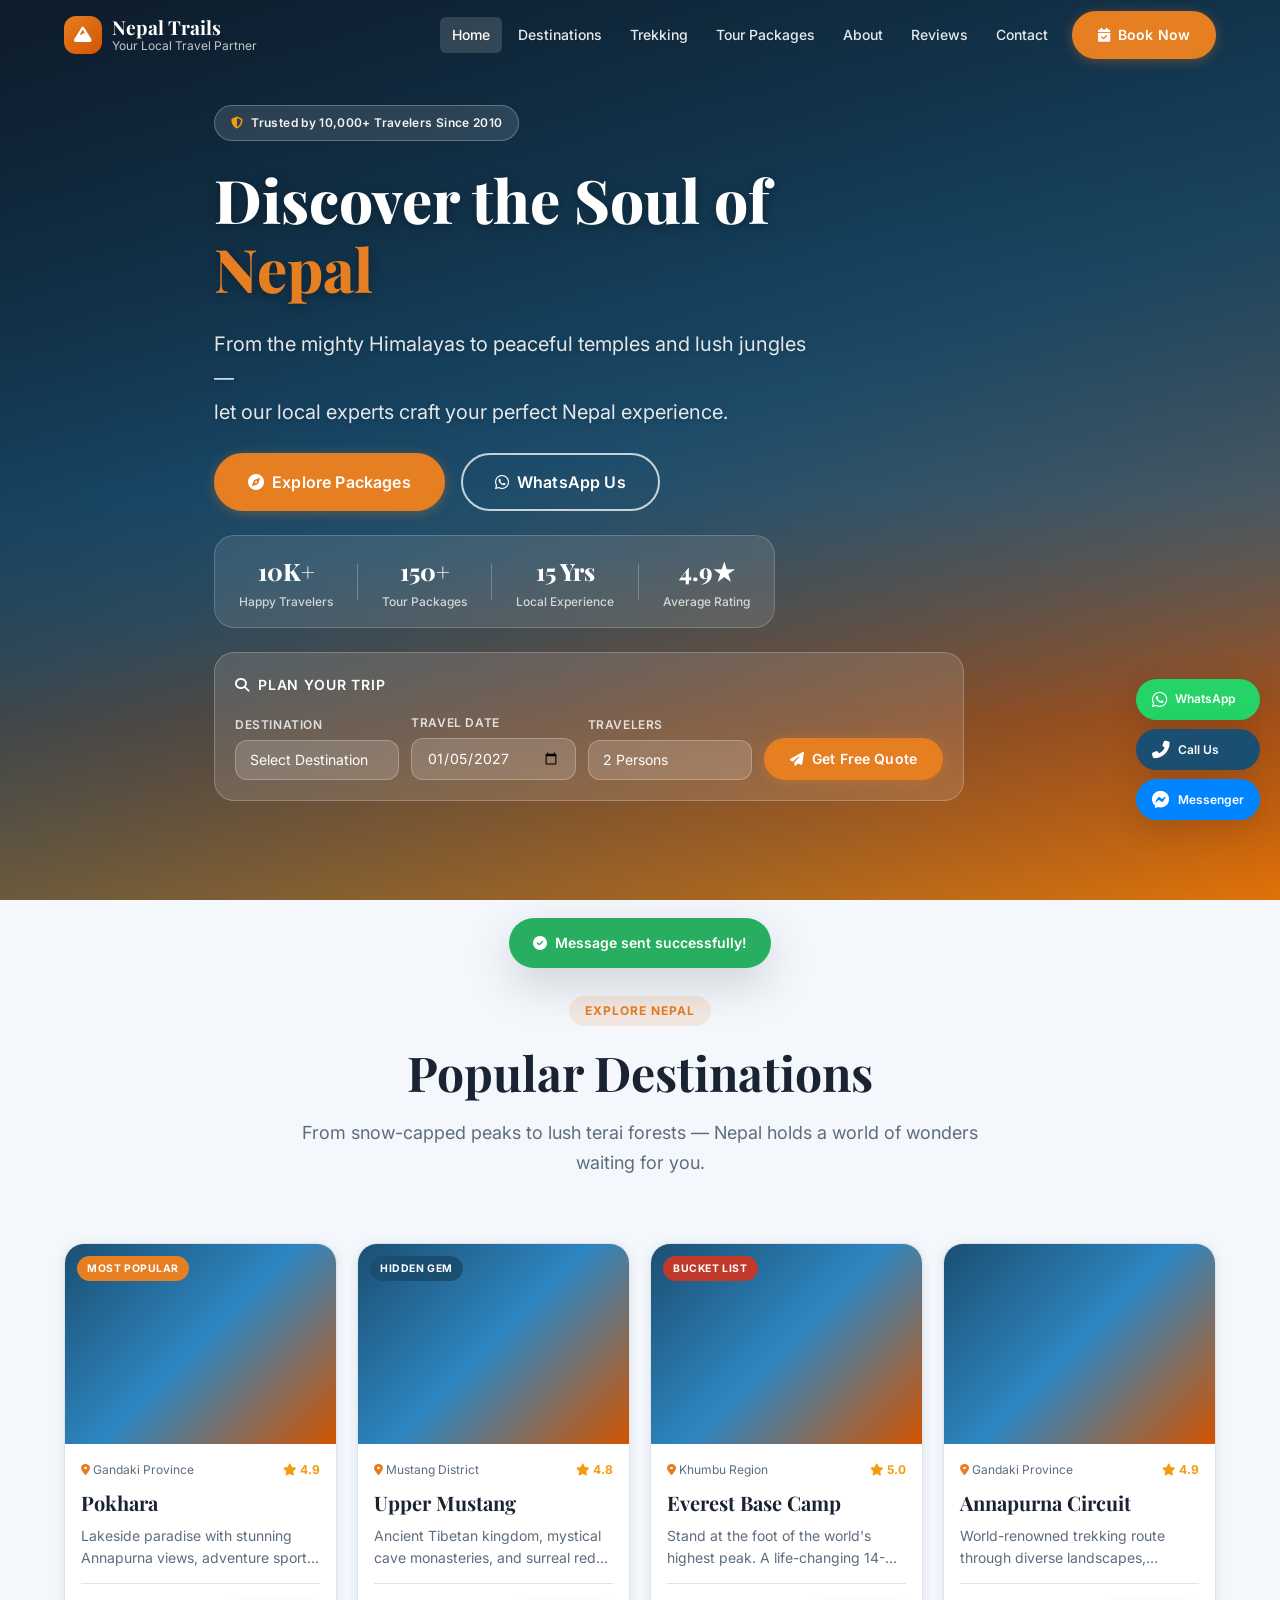
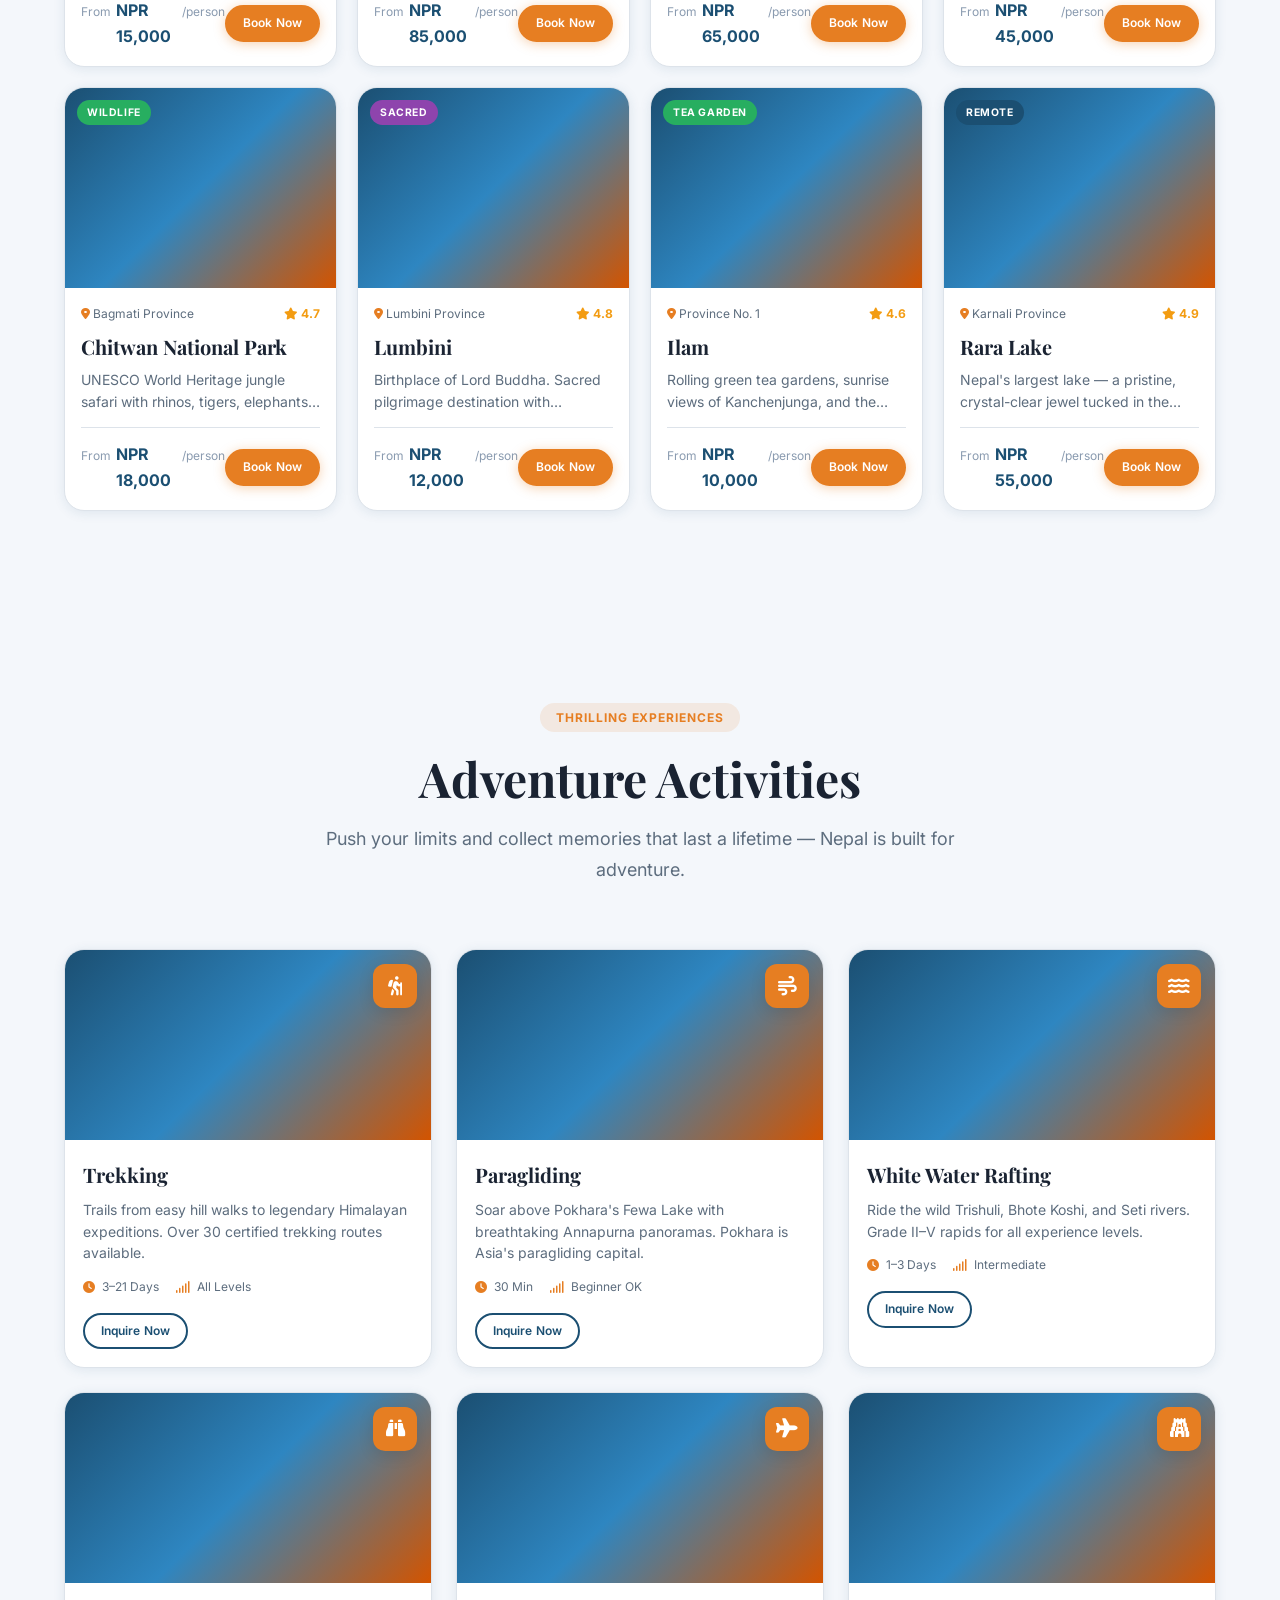
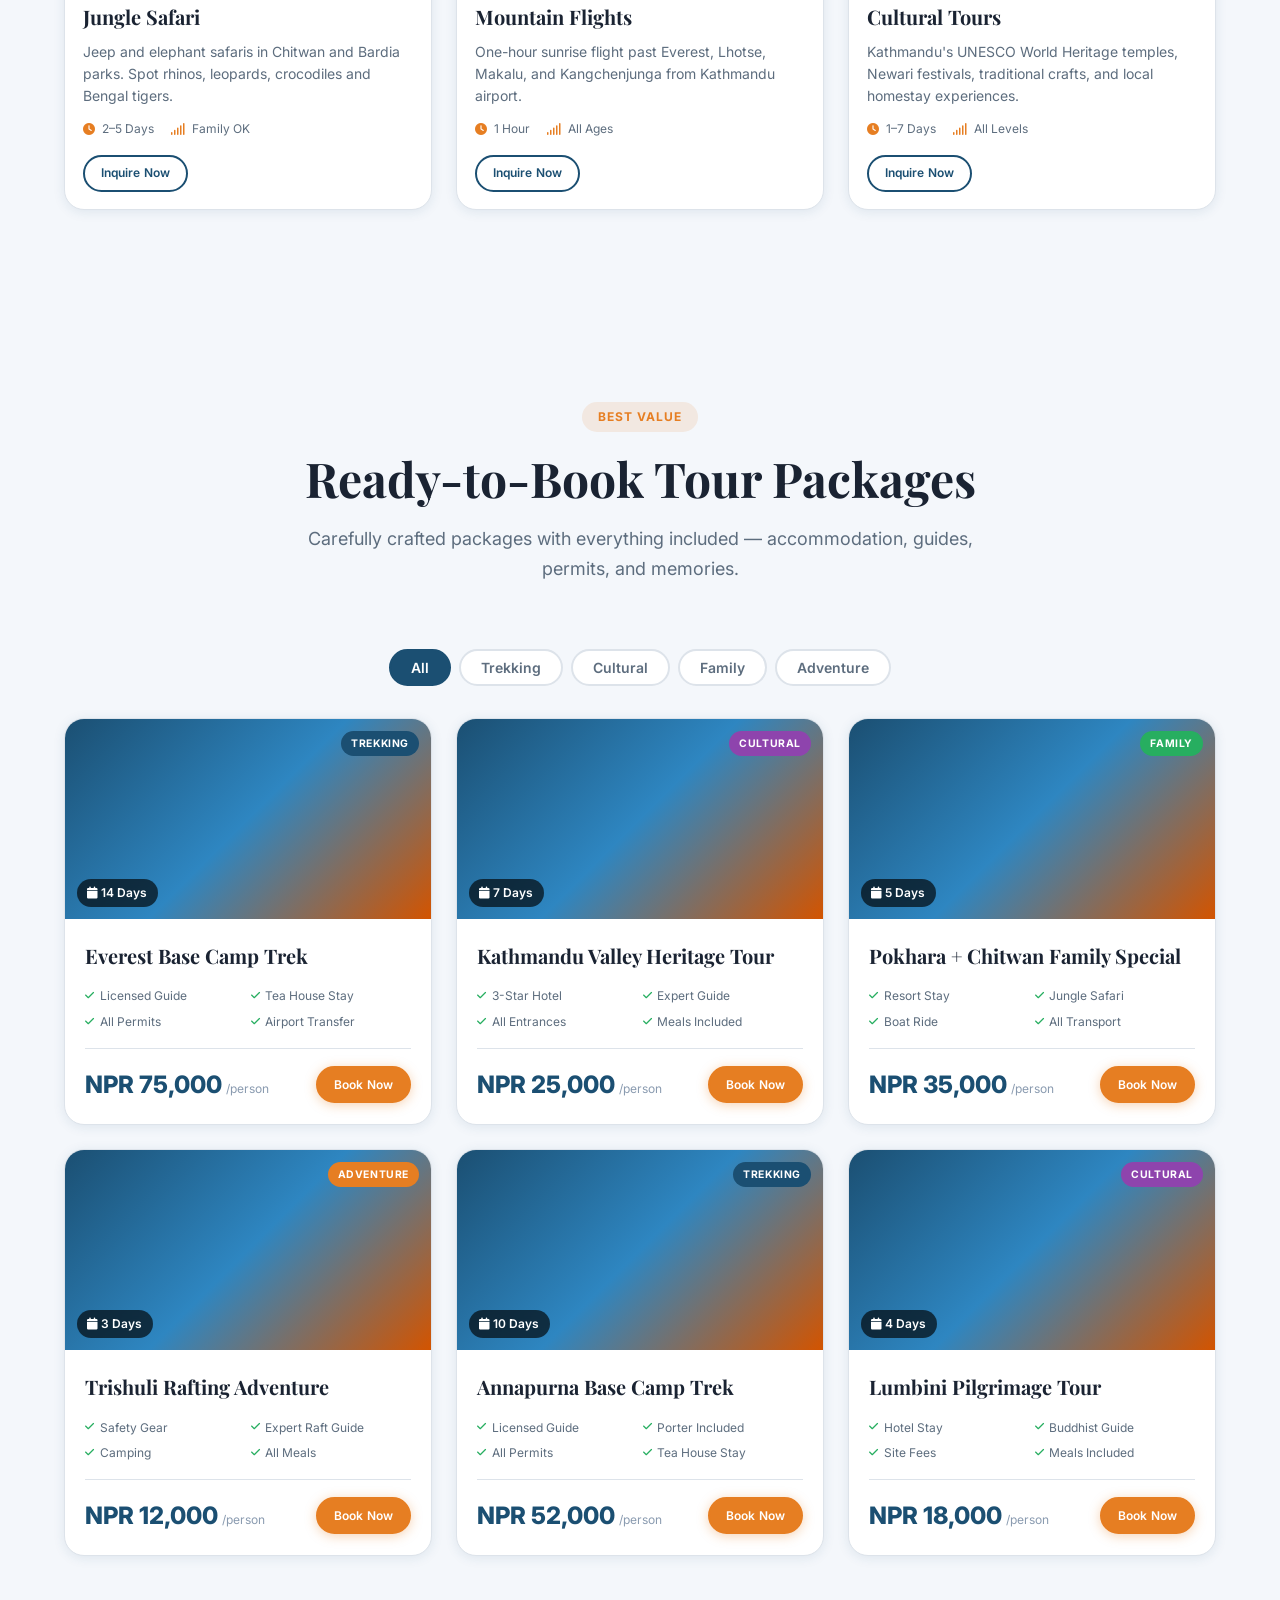
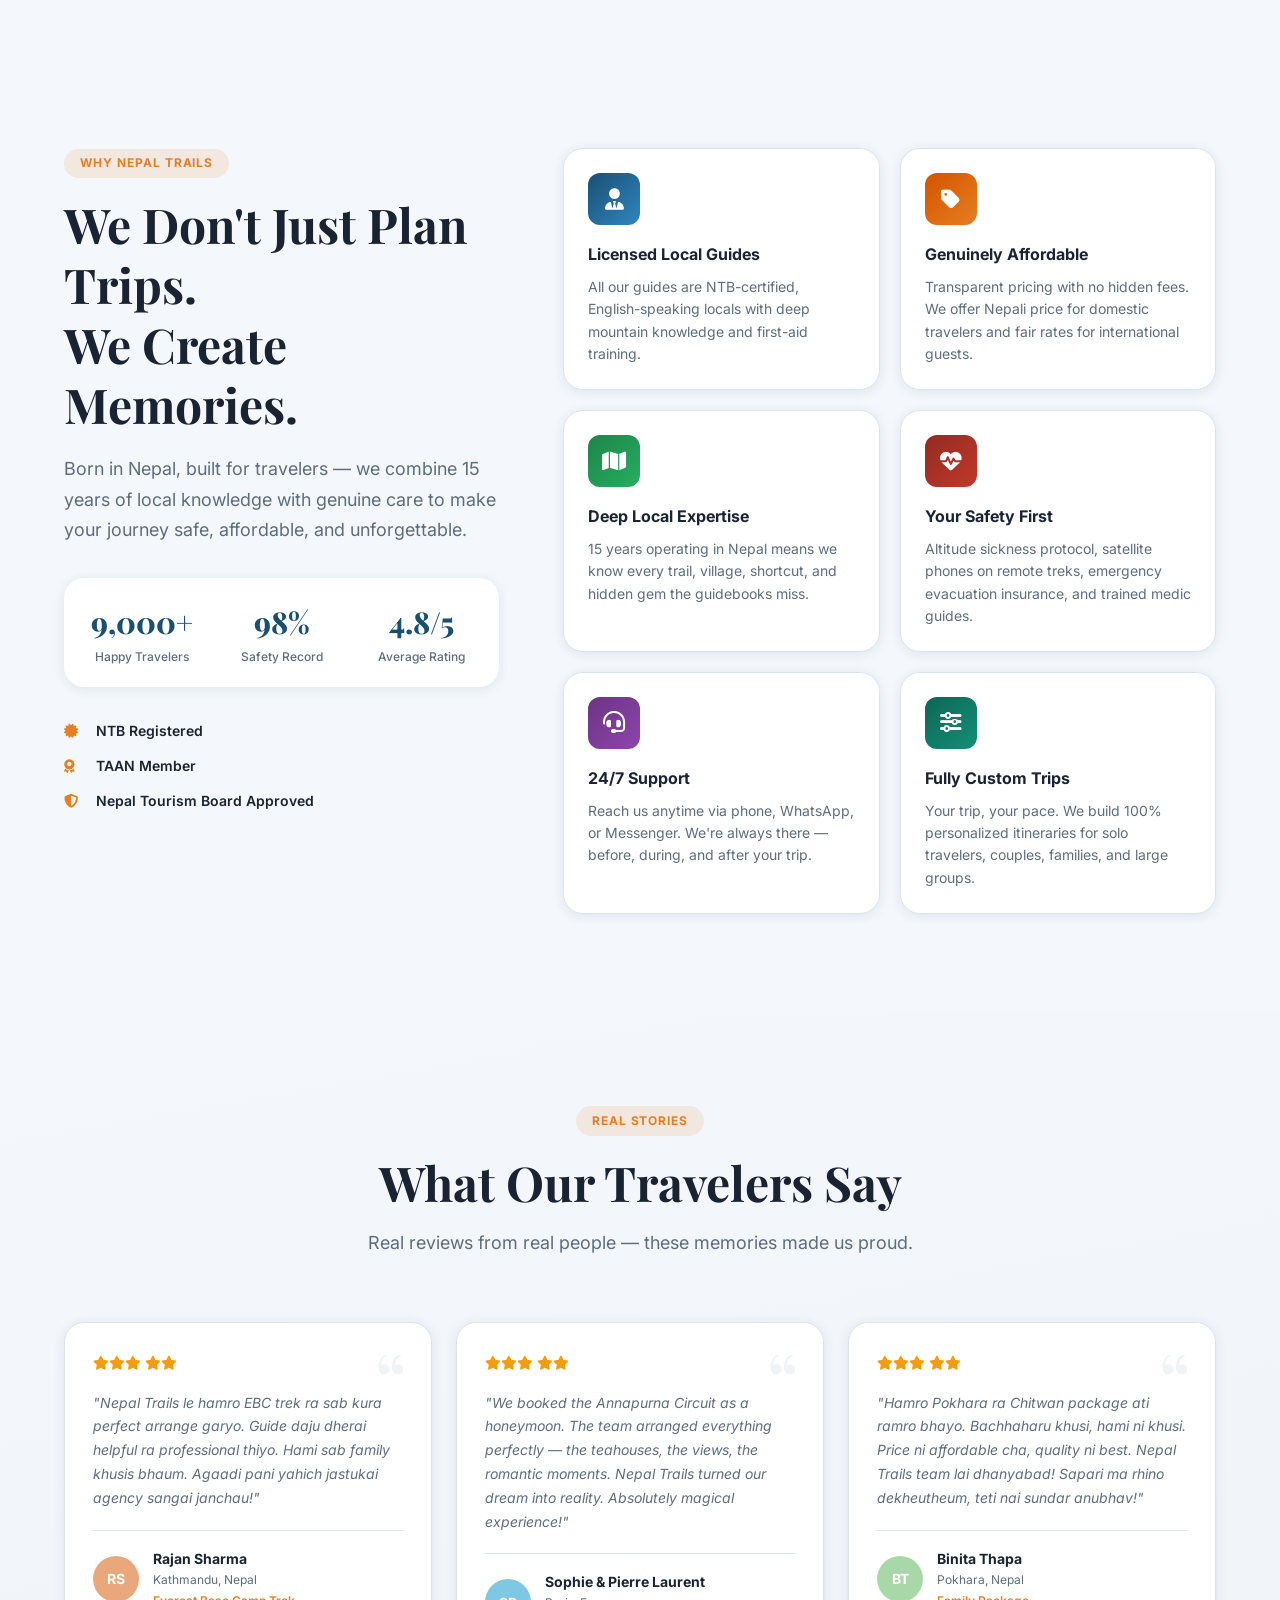
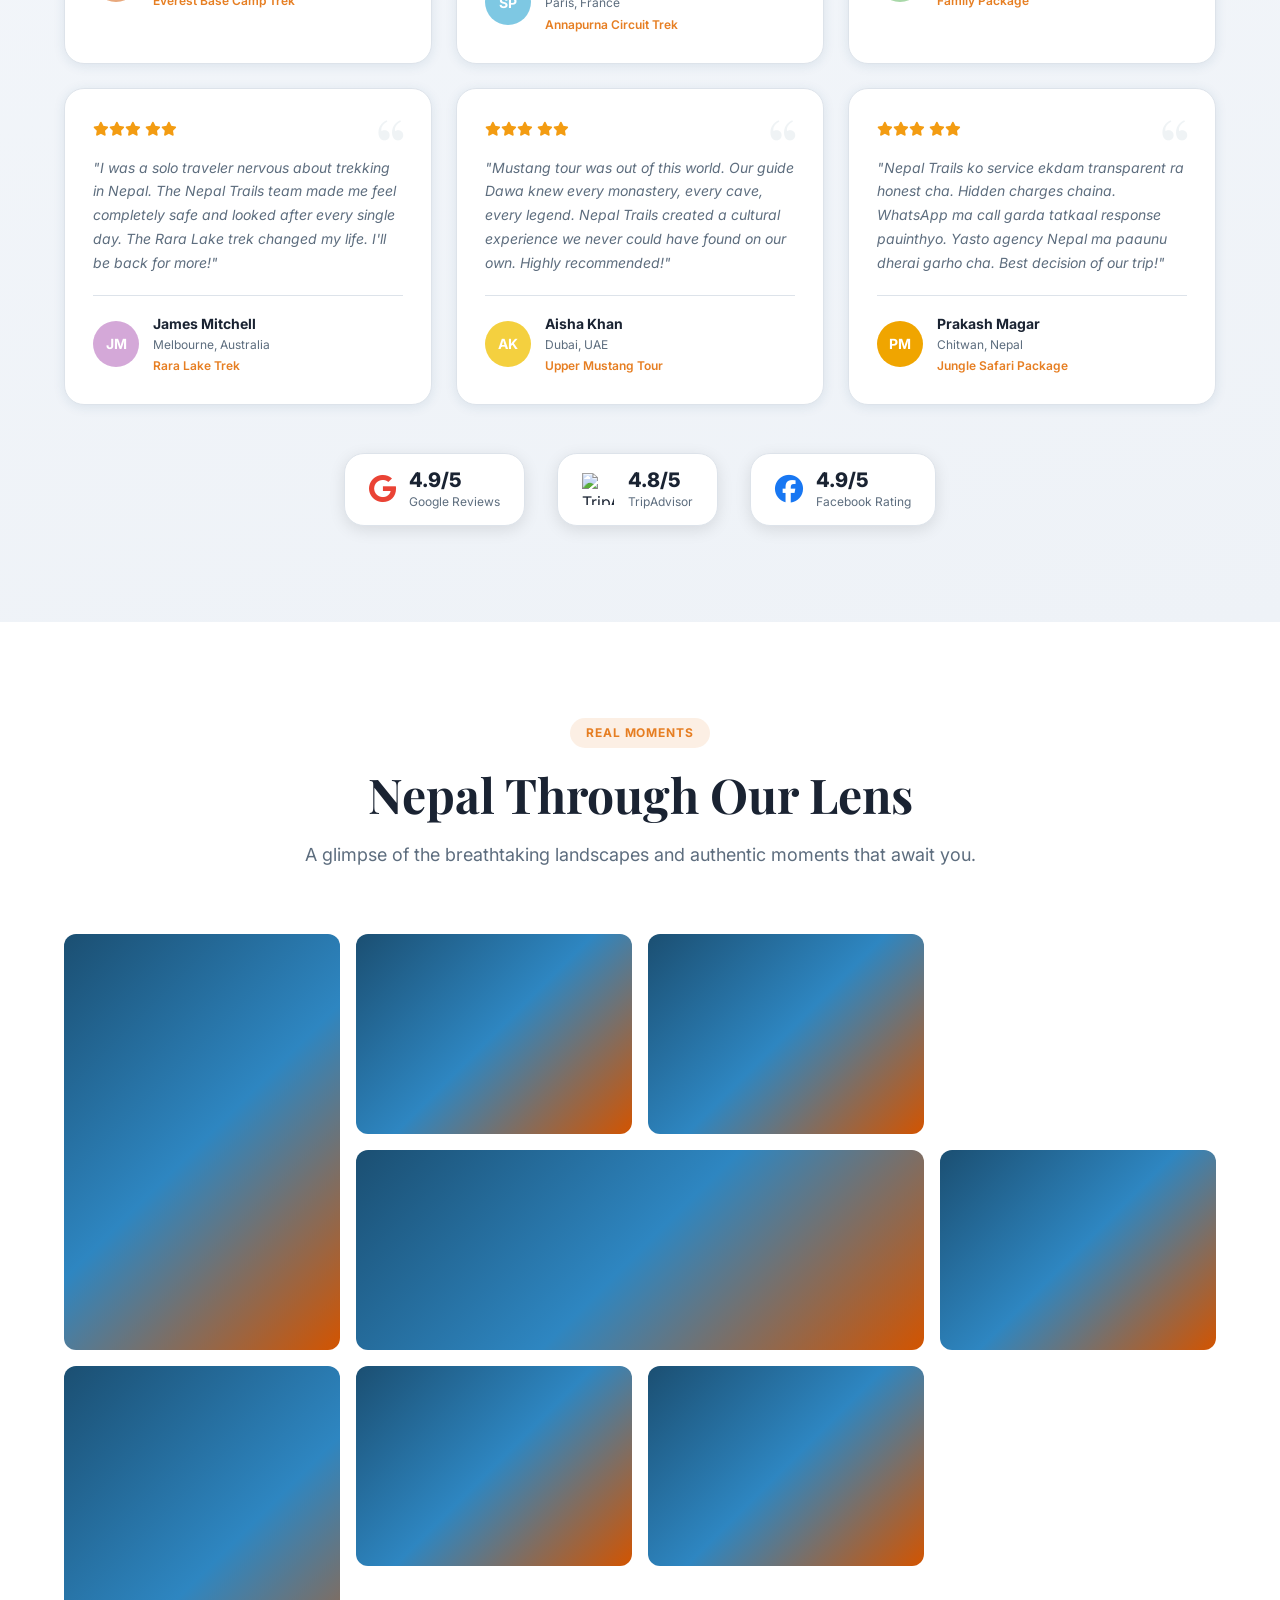
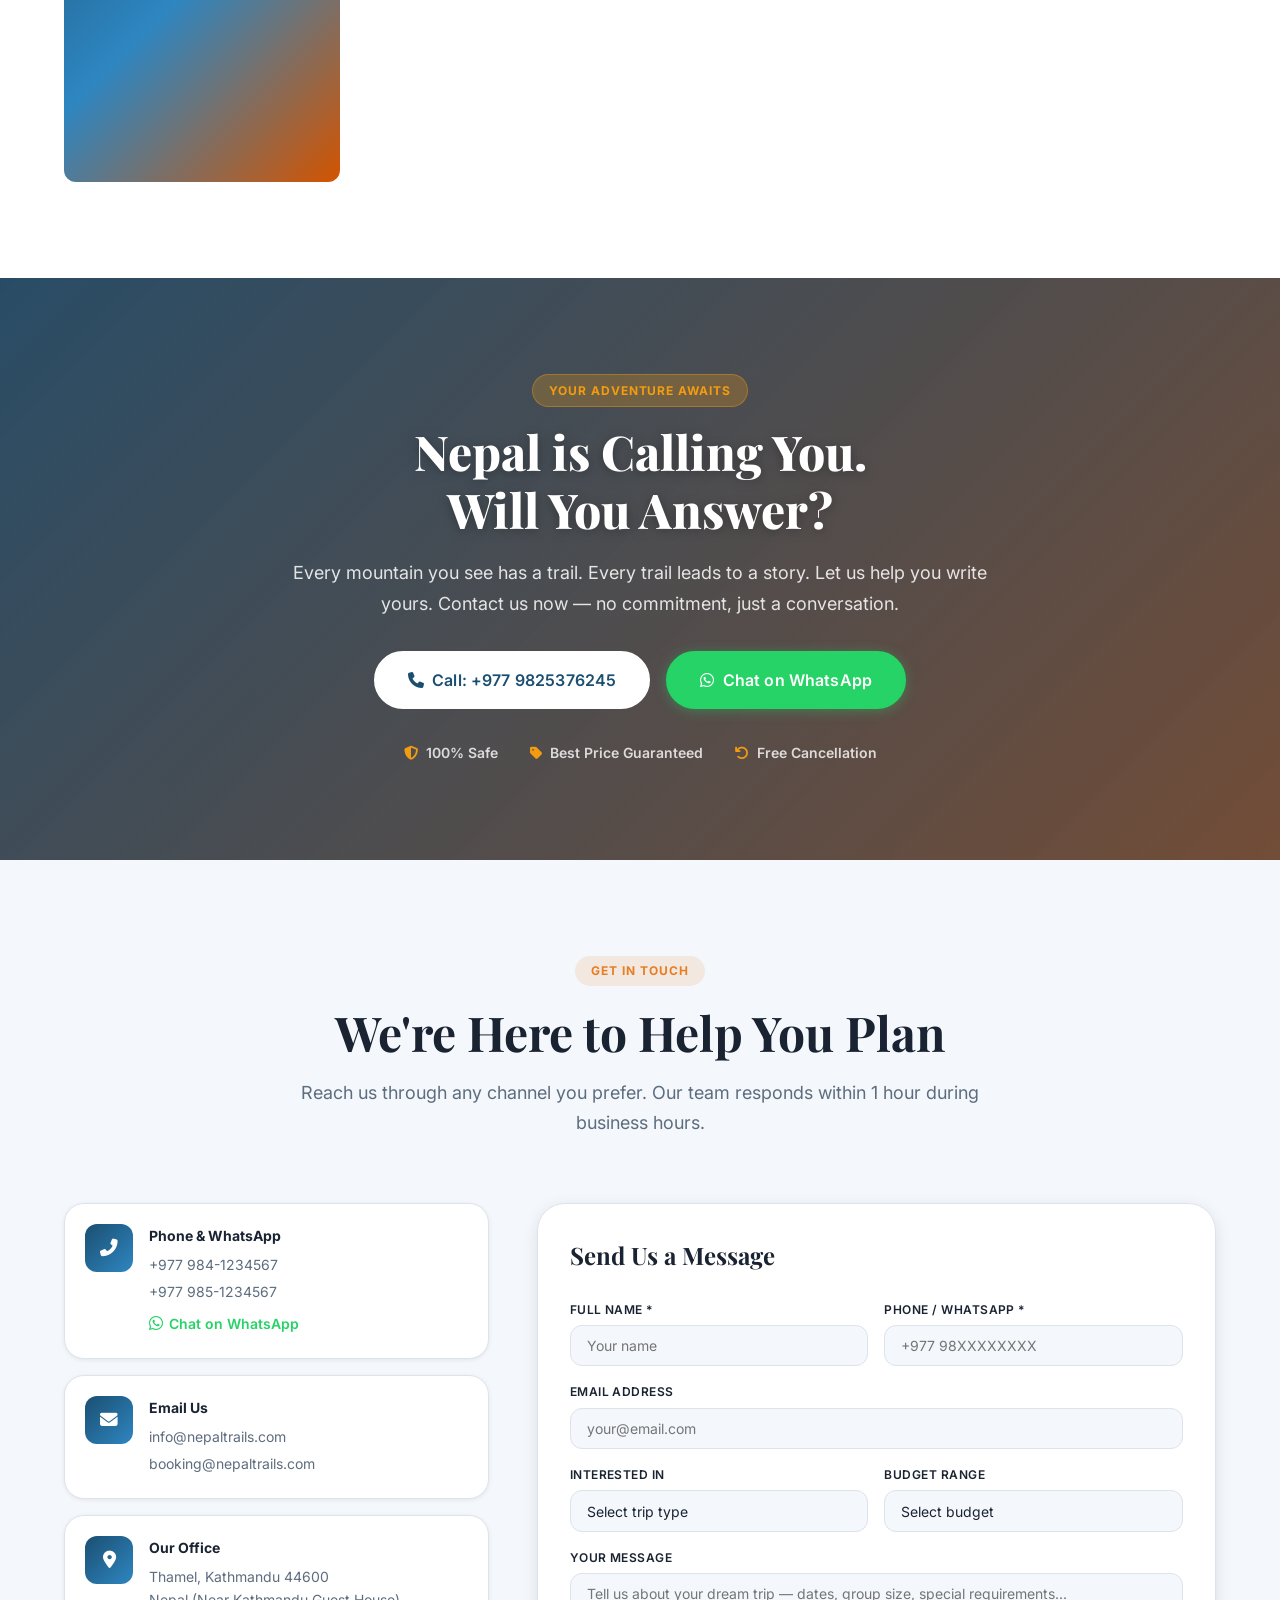
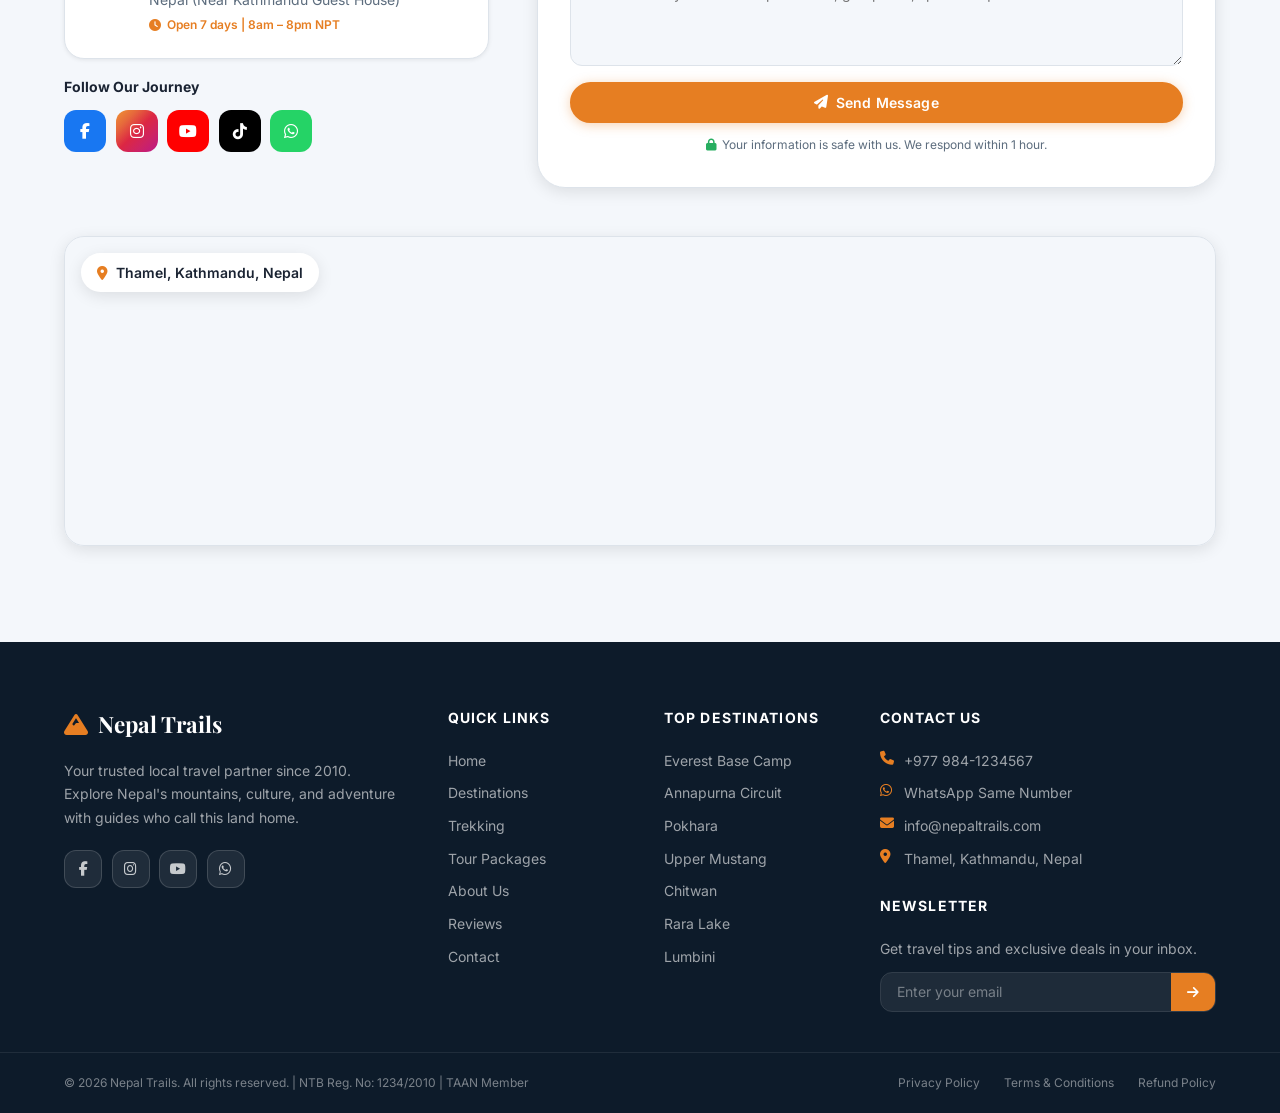
==== index.html @ 6a8f398b "google console added" ====
<!DOCTYPE html>
<html lang="en">
<head>
  <meta charset="UTF-8" />
  <meta name="viewport" content="width=device-width, initial-scale=1.0" />
  <meta name="description" content="Nepal Trails — Your trusted local travel partner for trekking, tours, and adventure in Nepal. Explore Everest, Annapurna, Pokhara, Mustang and more." />
  <meta name="keywords" content="Nepal travel, Nepal trekking, Everest Base Camp, Annapurna, Pokhara tour, Nepal packages, Himalaya trek, Nepal tourism" />
  <meta property="og:title" content="Nepal Trails | Trusted Nepal Travel Agency" />
  <meta name="google-site-verification" content="nB72Exb90M3faHIUe08-t3ISDR30Bc0K9T5g6K09r2w" />
  <meta property="og:description" content="Experience the real Nepal — mountains, culture, and adventure. Book your dream trip with local experts." />
  <title>Nepal Trails | Trusted Nepal Travel Agency</title>

  <!-- Google Fonts -->
  <link rel="preconnect" href="https://fonts.googleapis.com" />
  <link rel="preconnect" href="https://fonts.gstatic.com" crossorigin />
  <link href="https://fonts.googleapis.com/css2?family=Inter:wght@300;400;500;600;700;800&family=Playfair+Display:wght@600;700;800&display=swap" rel="stylesheet" />

  <!-- Font Awesome Icons -->
  <link rel="stylesheet" href="https://cdnjs.cloudflare.com/ajax/libs/font-awesome/6.5.0/css/all.min.css" />

  <!-- Main Stylesheet -->
  <link rel="stylesheet" href="css/style.css" />
</head>
<body>

  <!-- ===================== STICKY NAVBAR ===================== -->
  <header class="navbar" id="navbar">
    <div class="container nav-container">

      <!-- Logo -->
      <a href="#home" class="nav-logo" id="nav-logo-link">
        <div class="logo-icon">
          <i class="fas fa-mountain"></i>
        </div>
        <div class="logo-text">
          <span class="logo-main">Nepal Trails</span>
          <span class="logo-sub">Your Local Travel Partner</span>
        </div>
      </a>

      <!-- Desktop Navigation -->
      <nav class="nav-links" id="nav-links">
        <a href="#home" class="nav-link active" id="nav-home">Home</a>
        <a href="#destinations" class="nav-link" id="nav-destinations">Destinations</a>
        <a href="#trekking" class="nav-link" id="nav-trekking">Trekking</a>
        <a href="#packages" class="nav-link" id="nav-packages">Tour Packages</a>
        <a href="#about" class="nav-link" id="nav-about">About</a>
        <a href="#testimonials" class="nav-link" id="nav-testimonials">Reviews</a>
        <a href="#contact" class="nav-link" id="nav-contact">Contact</a>
        <a href="#booking-cta" class="btn btn-primary nav-cta" id="nav-book-btn">
          <i class="fas fa-calendar-check"></i> Book Now
        </a>
      </nav>

      <!-- Hamburger Menu Button -->
      <button class="hamburger" id="hamburger" aria-label="Toggle navigation menu" aria-expanded="false">
        <span class="bar"></span>
        <span class="bar"></span>
        <span class="bar"></span>
      </button>
    </div>

    <!-- Mobile Overlay -->
    <div class="nav-overlay" id="nav-overlay"></div>
  </header>

  <main>

    <!-- ===================== HERO SECTION ===================== -->
    <section class="hero" id="home">
      <div class="hero-bg">
        <!-- Background gradient overlay + CSS based mountain scene -->
        <div class="hero-overlay"></div>
      </div>

      <div class="container hero-content" id="hero-content">

        <!-- Trust badge -->
        <div class="trust-badge reveal" id="hero-trust-badge">
          <i class="fas fa-shield-alt"></i>
          <span>Trusted by 10,000+ Travelers Since 2010</span>
        </div>

        <h1 class="hero-headline reveal" id="hero-headline">
          Discover the Soul of <br />
          <span class="text-highlight">Nepal</span>
        </h1>

        <p class="hero-subheadline reveal" id="hero-subheadline">
          From the mighty Himalayas to peaceful temples and lush jungles —<br />
          let our local experts craft your perfect Nepal experience.
        </p>

        <!-- Hero CTA Buttons -->
        <div class="hero-cta reveal" id="hero-cta">
          <a href="#packages" class="btn btn-primary btn-lg" id="hero-explore-btn">
            <i class="fas fa-compass"></i> Explore Packages
          </a>
          <a href="#contact" class="btn btn-outline btn-lg" id="hero-contact-btn">
            <i class="fab fa-whatsapp"></i> WhatsApp Us
          </a>
        </div>

        <!-- Quick Stats -->
        <div class="hero-stats reveal" id="hero-stats">
          <div class="stat-item">
            <span class="stat-number">10K+</span>
            <span class="stat-label">Happy Travelers</span>
          </div>
          <div class="stat-divider"></div>
          <div class="stat-item">
            <span class="stat-number">150+</span>
            <span class="stat-label">Tour Packages</span>
          </div>
          <div class="stat-divider"></div>
          <div class="stat-item">
            <span class="stat-number">15 Yrs</span>
            <span class="stat-label">Local Experience</span>
          </div>
          <div class="stat-divider"></div>
          <div class="stat-item">
            <span class="stat-number">4.9★</span>
            <span class="stat-label">Average Rating</span>
          </div>
        </div>

        <!-- Trip Inquiry Form -->
        <div class="hero-form reveal" id="hero-inquiry-form">
          <div class="form-header">
            <i class="fas fa-search"></i>
            <span>Plan Your Trip</span>
          </div>
          <form class="inquiry-form" id="inquiry-form">
            <div class="form-group">
              <label for="trip-destination">Destination</label>
              <select id="trip-destination" name="destination">
                <option value="">Select Destination</option>
                <option value="everest">Everest Base Camp</option>
                <option value="annapurna">Annapurna Circuit</option>
                <option value="pokhara">Pokhara</option>
                <option value="mustang">Upper Mustang</option>
                <option value="chitwan">Chitwan</option>
                <option value="lumbini">Lumbini</option>
                <option value="rara">Rara Lake</option>
                <option value="ilam">Ilam</option>
              </select>
            </div>
            <div class="form-group">
              <label for="trip-date">Travel Date</label>
              <input type="date" id="trip-date" name="date" />
            </div>
            <div class="form-group">
              <label for="trip-travelers">Travelers</label>
              <select id="trip-travelers" name="travelers">
                <option value="1">1 Person</option>
                <option value="2" selected>2 Persons</option>
                <option value="3-5">3–5 Persons</option>
                <option value="6+">6+ (Group)</option>
              </select>
            </div>
            <button type="submit" class="btn btn-primary form-submit-btn" id="inquiry-submit-btn">
              <i class="fas fa-paper-plane"></i> Get Free Quote
            </button>
          </form>
        </div>

      </div>

      <!-- Scroll Indicator -->
      <div class="scroll-indicator" id="scroll-indicator">
        <div class="scroll-dot"></div>
        <span>Scroll to explore</span>
      </div>
    </section>

    <!-- ===================== POPULAR DESTINATIONS ===================== -->
    <section class="section destinations-section" id="destinations">
      <div class="container">

        <div class="section-header reveal" id="destinations-header">
          <span class="section-tag">Explore Nepal</span>
          <h2 class="section-title">Popular Destinations</h2>
          <p class="section-desc">From snow-capped peaks to lush terai forests — Nepal holds a world of wonders waiting for you.</p>
        </div>

        <div class="destinations-grid" id="destinations-grid">

          <!-- Pokhara -->
          <div class="dest-card reveal" id="dest-pokhara">
            <div class="dest-img" style="background-image: url('https://images.unsplash.com/photo-1558618666-fcd25c85cd64?w=600&q=80')">
              <div class="dest-badge">Most Popular</div>
              <div class="dest-overlay">
                <a href="#packages" class="btn btn-sm btn-white" id="dest-pokhara-btn">Explore</a>
              </div>
            </div>
            <div class="dest-body">
              <div class="dest-meta">
                <span class="dest-location"><i class="fas fa-map-marker-alt"></i> Gandaki Province</span>
                <span class="dest-rating"><i class="fas fa-star"></i> 4.9</span>
              </div>
              <h3 class="dest-title">Pokhara</h3>
              <p class="dest-desc">Lakeside paradise with stunning Annapurna views, adventure sports, and peaceful Fewa Lake boat rides.</p>
              <div class="dest-footer">
                <div class="dest-price">
                  <span class="price-from">From</span>
                  <span class="price-amount">NPR 15,000</span>
                  <span class="price-per">/person</span>
                </div>
                <a href="#contact" class="btn btn-sm btn-primary" id="dest-pokhara-book">Book Now</a>
              </div>
            </div>
          </div>

          <!-- Mustang -->
          <div class="dest-card reveal" id="dest-mustang">
            <div class="dest-img" style="background-image: url('https://images.unsplash.com/photo-1605640840605-14ac1855827b?w=600&q=80')">
              <div class="dest-badge badge-adventure">Hidden Gem</div>
              <div class="dest-overlay">
                <a href="#packages" class="btn btn-sm btn-white" id="dest-mustang-btn">Explore</a>
              </div>
            </div>
            <div class="dest-body">
              <div class="dest-meta">
                <span class="dest-location"><i class="fas fa-map-marker-alt"></i> Mustang District</span>
                <span class="dest-rating"><i class="fas fa-star"></i> 4.8</span>
              </div>
              <h3 class="dest-title">Upper Mustang</h3>
              <p class="dest-desc">Ancient Tibetan kingdom, mystical cave monasteries, and surreal red canyon landscape unlike anywhere on Earth.</p>
              <div class="dest-footer">
                <div class="dest-price">
                  <span class="price-from">From</span>
                  <span class="price-amount">NPR 85,000</span>
                  <span class="price-per">/person</span>
                </div>
                <a href="#contact" class="btn btn-sm btn-primary" id="dest-mustang-book">Book Now</a>
              </div>
            </div>
          </div>

          <!-- Everest Base Camp -->
          <div class="dest-card dest-featured reveal" id="dest-ebc">
            <div class="dest-img" style="background-image: url('https://images.unsplash.com/photo-1464822759023-fed622ff2c3b?w=600&q=80')">
              <div class="dest-badge badge-top">Bucket List</div>
              <div class="dest-overlay">
                <a href="#packages" class="btn btn-sm btn-white" id="dest-ebc-btn">Explore</a>
              </div>
            </div>
            <div class="dest-body">
              <div class="dest-meta">
                <span class="dest-location"><i class="fas fa-map-marker-alt"></i> Khumbu Region</span>
                <span class="dest-rating"><i class="fas fa-star"></i> 5.0</span>
              </div>
              <h3 class="dest-title">Everest Base Camp</h3>
              <p class="dest-desc">Stand at the foot of the world's highest peak. A life-changing 14-day trek through Sherpa culture and Himalayan grandeur.</p>
              <div class="dest-footer">
                <div class="dest-price">
                  <span class="price-from">From</span>
                  <span class="price-amount">NPR 65,000</span>
                  <span class="price-per">/person</span>
                </div>
                <a href="#contact" class="btn btn-sm btn-primary" id="dest-ebc-book">Book Now</a>
              </div>
            </div>
          </div>

          <!-- Annapurna -->
          <div class="dest-card reveal" id="dest-annapurna">
            <div class="dest-img" style="background-image: url('https://images.unsplash.com/photo-1623282033815-40b05d96c903?w=600&q=80')">
              <div class="dest-overlay">
                <a href="#packages" class="btn btn-sm btn-white" id="dest-annapurna-btn">Explore</a>
              </div>
            </div>
            <div class="dest-body">
              <div class="dest-meta">
                <span class="dest-location"><i class="fas fa-map-marker-alt"></i> Gandaki Province</span>
                <span class="dest-rating"><i class="fas fa-star"></i> 4.9</span>
              </div>
              <h3 class="dest-title">Annapurna Circuit</h3>
              <p class="dest-desc">World-renowned trekking route through diverse landscapes, traditional villages, and the epic Thorong La Pass at 5,416m.</p>
              <div class="dest-footer">
                <div class="dest-price">
                  <span class="price-from">From</span>
                  <span class="price-amount">NPR 45,000</span>
                  <span class="price-per">/person</span>
                </div>
                <a href="#contact" class="btn btn-sm btn-primary" id="dest-annapurna-book">Book Now</a>
              </div>
            </div>
          </div>

          <!-- Chitwan -->
          <div class="dest-card reveal" id="dest-chitwan">
            <div class="dest-img" style="background-image: url('https://images.unsplash.com/photo-1561731216-c3a4d99437d5?w=600&q=80')">
              <div class="dest-badge badge-nature">Wildlife</div>
              <div class="dest-overlay">
                <a href="#packages" class="btn btn-sm btn-white" id="dest-chitwan-btn">Explore</a>
              </div>
            </div>
            <div class="dest-body">
              <div class="dest-meta">
                <span class="dest-location"><i class="fas fa-map-marker-alt"></i> Bagmati Province</span>
                <span class="dest-rating"><i class="fas fa-star"></i> 4.7</span>
              </div>
              <h3 class="dest-title">Chitwan National Park</h3>
              <p class="dest-desc">UNESCO World Heritage jungle safari with rhinos, tigers, elephants and traditional Tharu culture experiences.</p>
              <div class="dest-footer">
                <div class="dest-price">
                  <span class="price-from">From</span>
                  <span class="price-amount">NPR 18,000</span>
                  <span class="price-per">/person</span>
                </div>
                <a href="#contact" class="btn btn-sm btn-primary" id="dest-chitwan-book">Book Now</a>
              </div>
            </div>
          </div>

          <!-- Lumbini -->
          <div class="dest-card reveal" id="dest-lumbini">
            <div class="dest-img" style="background-image: url('https://images.unsplash.com/photo-1609347744403-2306e1b8f29d?w=600&q=80')">
              <div class="dest-badge badge-spiritual">Sacred</div>
              <div class="dest-overlay">
                <a href="#packages" class="btn btn-sm btn-white" id="dest-lumbini-btn">Explore</a>
              </div>
            </div>
            <div class="dest-body">
              <div class="dest-meta">
                <span class="dest-location"><i class="fas fa-map-marker-alt"></i> Lumbini Province</span>
                <span class="dest-rating"><i class="fas fa-star"></i> 4.8</span>
              </div>
              <h3 class="dest-title">Lumbini</h3>
              <p class="dest-desc">Birthplace of Lord Buddha. Sacred pilgrimage destination with monasteries, the Mayadevi Temple, and serene gardens.</p>
              <div class="dest-footer">
                <div class="dest-price">
                  <span class="price-from">From</span>
                  <span class="price-amount">NPR 12,000</span>
                  <span class="price-per">/person</span>
                </div>
                <a href="#contact" class="btn btn-sm btn-primary" id="dest-lumbini-book">Book Now</a>
              </div>
            </div>
          </div>

          <!-- Ilam -->
          <div class="dest-card reveal" id="dest-ilam">
            <div class="dest-img" style="background-image: url('https://images.unsplash.com/photo-1597655601841-214a4cfe8b2c?w=600&q=80')">
              <div class="dest-badge badge-nature">Tea Garden</div>
              <div class="dest-overlay">
                <a href="#packages" class="btn btn-sm btn-white" id="dest-ilam-btn">Explore</a>
              </div>
            </div>
            <div class="dest-body">
              <div class="dest-meta">
                <span class="dest-location"><i class="fas fa-map-marker-alt"></i> Province No. 1</span>
                <span class="dest-rating"><i class="fas fa-star"></i> 4.6</span>
              </div>
              <h3 class="dest-title">Ilam</h3>
              <p class="dest-desc">Rolling green tea gardens, sunrise views of Kanchenjunga, and the gentle rhythm of eastern Nepali hill life.</p>
              <div class="dest-footer">
                <div class="dest-price">
                  <span class="price-from">From</span>
                  <span class="price-amount">NPR 10,000</span>
                  <span class="price-per">/person</span>
                </div>
                <a href="#contact" class="btn btn-sm btn-primary" id="dest-ilam-book">Book Now</a>
              </div>
            </div>
          </div>

          <!-- Rara Lake -->
          <div class="dest-card reveal" id="dest-rara">
            <div class="dest-img" style="background-image: url('https://images.unsplash.com/photo-1501854140801-50d01698950b?w=600&q=80')">
              <div class="dest-badge badge-adventure">Remote</div>
              <div class="dest-overlay">
                <a href="#packages" class="btn btn-sm btn-white" id="dest-rara-btn">Explore</a>
              </div>
            </div>
            <div class="dest-body">
              <div class="dest-meta">
                <span class="dest-location"><i class="fas fa-map-marker-alt"></i> Karnali Province</span>
                <span class="dest-rating"><i class="fas fa-star"></i> 4.9</span>
              </div>
              <h3 class="dest-title">Rara Lake</h3>
              <p class="dest-desc">Nepal's largest lake — a pristine, crystal-clear jewel tucked in the remote Karnali mountains. Pure untouched nature.</p>
              <div class="dest-footer">
                <div class="dest-price">
                  <span class="price-from">From</span>
                  <span class="price-amount">NPR 55,000</span>
                  <span class="price-per">/person</span>
                </div>
                <a href="#contact" class="btn btn-sm btn-primary" id="dest-rara-book">Book Now</a>
              </div>
            </div>
          </div>

        </div><!-- end destinations-grid -->
      </div>
    </section>

    <!-- ===================== ADVENTURE ACTIVITIES ===================== -->
    <section class="section activities-section" id="trekking">
      <div class="container">

        <div class="section-header reveal" id="activities-header">
          <span class="section-tag">Thrilling Experiences</span>
          <h2 class="section-title">Adventure Activities</h2>
          <p class="section-desc">Push your limits and collect memories that last a lifetime — Nepal is built for adventure.</p>
        </div>

        <div class="activities-grid" id="activities-grid">

          <div class="activity-card reveal" id="act-trekking">
            <div class="activity-icon">
              <i class="fas fa-hiking"></i>
            </div>
            <div class="activity-img" style="background-image: url('https://images.unsplash.com/photo-1551632811-561732d1e306?w=500&q=80')"></div>
            <div class="activity-body">
              <h3>Trekking</h3>
              <p>Trails from easy hill walks to legendary Himalayan expeditions. Over 30 certified trekking routes available.</p>
              <div class="activity-meta">
                <span><i class="fas fa-clock"></i> 3–21 Days</span>
                <span><i class="fas fa-signal"></i> All Levels</span>
              </div>
              <a href="#contact" class="btn btn-sm btn-outline-dark" id="act-trek-btn">Inquire Now</a>
            </div>
          </div>

          <div class="activity-card reveal" id="act-paragliding">
            <div class="activity-icon">
              <i class="fas fa-wind"></i>
            </div>
            <div class="activity-img" style="background-image: url('https://images.unsplash.com/photo-1572305867721-db6ad8c1bf25?w=500&q=80')"></div>
            <div class="activity-body">
              <h3>Paragliding</h3>
              <p>Soar above Pokhara's Fewa Lake with breathtaking Annapurna panoramas. Pokhara is Asia's paragliding capital.</p>
              <div class="activity-meta">
                <span><i class="fas fa-clock"></i> 30 Min</span>
                <span><i class="fas fa-signal"></i> Beginner OK</span>
              </div>
              <a href="#contact" class="btn btn-sm btn-outline-dark" id="act-para-btn">Inquire Now</a>
            </div>
          </div>

          <div class="activity-card reveal" id="act-rafting">
            <div class="activity-icon">
              <i class="fas fa-water"></i>
            </div>
            <div class="activity-img" style="background-image: url('https://images.unsplash.com/photo-1530866495561-507c9faab2ed?w=500&q=80')"></div>
            <div class="activity-body">
              <h3>White Water Rafting</h3>
              <p>Ride the wild Trishuli, Bhote Koshi, and Seti rivers. Grade II–V rapids for all experience levels.</p>
              <div class="activity-meta">
                <span><i class="fas fa-clock"></i> 1–3 Days</span>
                <span><i class="fas fa-signal"></i> Intermediate</span>
              </div>
              <a href="#contact" class="btn btn-sm btn-outline-dark" id="act-raft-btn">Inquire Now</a>
            </div>
          </div>

          <div class="activity-card reveal" id="act-safari">
            <div class="activity-icon">
              <i class="fas fa-binoculars"></i>
            </div>
            <div class="activity-img" style="background-image: url('https://images.unsplash.com/photo-1564760055775-d63b17a55c44?w=500&q=80')"></div>
            <div class="activity-body">
              <h3>Jungle Safari</h3>
              <p>Jeep and elephant safaris in Chitwan and Bardia parks. Spot rhinos, leopards, crocodiles and Bengal tigers.</p>
              <div class="activity-meta">
                <span><i class="fas fa-clock"></i> 2–5 Days</span>
                <span><i class="fas fa-signal"></i> Family OK</span>
              </div>
              <a href="#contact" class="btn btn-sm btn-outline-dark" id="act-safari-btn">Inquire Now</a>
            </div>
          </div>

          <div class="activity-card reveal" id="act-flight">
            <div class="activity-icon">
              <i class="fas fa-plane"></i>
            </div>
            <div class="activity-img" style="background-image: url('https://images.unsplash.com/photo-1436491865332-7a61a109cc05?w=500&q=80')"></div>
            <div class="activity-body">
              <h3>Mountain Flights</h3>
              <p>One-hour sunrise flight past Everest, Lhotse, Makalu, and Kangchenjunga from Kathmandu airport.</p>
              <div class="activity-meta">
                <span><i class="fas fa-clock"></i> 1 Hour</span>
                <span><i class="fas fa-signal"></i> All Ages</span>
              </div>
              <a href="#contact" class="btn btn-sm btn-outline-dark" id="act-flight-btn">Inquire Now</a>
            </div>
          </div>

          <div class="activity-card reveal" id="act-cultural">
            <div class="activity-icon">
              <i class="fas fa-gopuram"></i>
            </div>
            <div class="activity-img" style="background-image: url('https://images.unsplash.com/photo-1582719508461-905c673771fd?w=500&q=80')"></div>
            <div class="activity-body">
              <h3>Cultural Tours</h3>
              <p>Kathmandu's UNESCO World Heritage temples, Newari festivals, traditional crafts, and local homestay experiences.</p>
              <div class="activity-meta">
                <span><i class="fas fa-clock"></i> 1–7 Days</span>
                <span><i class="fas fa-signal"></i> All Levels</span>
              </div>
              <a href="#contact" class="btn btn-sm btn-outline-dark" id="act-cultural-btn">Inquire Now</a>
            </div>
          </div>

        </div><!-- end activities-grid -->
      </div>
    </section>

    <!-- ===================== TOUR PACKAGES ===================== -->
    <section class="section packages-section" id="packages">
      <div class="container">

        <div class="section-header reveal" id="packages-header">
          <span class="section-tag">Best Value</span>
          <h2 class="section-title">Ready-to-Book Tour Packages</h2>
          <p class="section-desc">Carefully crafted packages with everything included — accommodation, guides, permits, and memories.</p>
        </div>

        <!-- Package Filter Tabs -->
        <div class="pkg-tabs reveal" id="pkg-tabs">
          <button class="pkg-tab active" data-filter="all" id="tab-all">All</button>
          <button class="pkg-tab" data-filter="trekking" id="tab-trekking">Trekking</button>
          <button class="pkg-tab" data-filter="cultural" id="tab-cultural">Cultural</button>
          <button class="pkg-tab" data-filter="family" id="tab-family">Family</button>
          <button class="pkg-tab" data-filter="adventure" id="tab-adventure">Adventure</button>
        </div>

        <div class="packages-grid" id="packages-grid">

          <div class="pkg-card reveal" data-category="trekking" id="pkg-ebc">
            <div class="pkg-img" style="background-image: url('https://images.unsplash.com/photo-1464822759023-fed622ff2c3b?w=600&q=80')">
              <div class="pkg-duration"><i class="fas fa-calendar"></i> 14 Days</div>
              <div class="pkg-tag tag-trekking">Trekking</div>
            </div>
            <div class="pkg-body">
              <h3>Everest Base Camp Trek</h3>
              <div class="pkg-includes">
                <span><i class="fas fa-check"></i> Licensed Guide</span>
                <span><i class="fas fa-check"></i> Tea House Stay</span>
                <span><i class="fas fa-check"></i> All Permits</span>
                <span><i class="fas fa-check"></i> Airport Transfer</span>
              </div>
              <div class="pkg-footer">
                <div class="pkg-price">
                  <span>NPR 75,000</span>
                  <small>/person</small>
                </div>
                <a href="#contact" class="btn btn-primary btn-sm" id="pkg-ebc-btn">Book Now</a>
              </div>
            </div>
          </div>

          <div class="pkg-card reveal" data-category="cultural" id="pkg-ktm-tour">
            <div class="pkg-img" style="background-image: url('https://images.unsplash.com/photo-1582719508461-905c673771fd?w=600&q=80')">
              <div class="pkg-duration"><i class="fas fa-calendar"></i> 7 Days</div>
              <div class="pkg-tag tag-cultural">Cultural</div>
            </div>
            <div class="pkg-body">
              <h3>Kathmandu Valley Heritage Tour</h3>
              <div class="pkg-includes">
                <span><i class="fas fa-check"></i> 3-Star Hotel</span>
                <span><i class="fas fa-check"></i> Expert Guide</span>
                <span><i class="fas fa-check"></i> All Entrances</span>
                <span><i class="fas fa-check"></i> Meals Included</span>
              </div>
              <div class="pkg-footer">
                <div class="pkg-price">
                  <span>NPR 25,000</span>
                  <small>/person</small>
                </div>
                <a href="#contact" class="btn btn-primary btn-sm" id="pkg-ktm-btn">Book Now</a>
              </div>
            </div>
          </div>

          <div class="pkg-card reveal" data-category="family" id="pkg-family">
            <div class="pkg-img" style="background-image: url('https://images.unsplash.com/photo-1561731216-c3a4d99437d5?w=600&q=80')">
              <div class="pkg-duration"><i class="fas fa-calendar"></i> 5 Days</div>
              <div class="pkg-tag tag-family">Family</div>
            </div>
            <div class="pkg-body">
              <h3>Pokhara + Chitwan Family Special</h3>
              <div class="pkg-includes">
                <span><i class="fas fa-check"></i> Resort Stay</span>
                <span><i class="fas fa-check"></i> Jungle Safari</span>
                <span><i class="fas fa-check"></i> Boat Ride</span>
                <span><i class="fas fa-check"></i> All Transport</span>
              </div>
              <div class="pkg-footer">
                <div class="pkg-price">
                  <span>NPR 35,000</span>
                  <small>/person</small>
                </div>
                <a href="#contact" class="btn btn-primary btn-sm" id="pkg-family-btn">Book Now</a>
              </div>
            </div>
          </div>

          <div class="pkg-card reveal" data-category="adventure" id="pkg-rafting">
            <div class="pkg-img" style="background-image: url('https://images.unsplash.com/photo-1530866495561-507c9faab2ed?w=600&q=80')">
              <div class="pkg-duration"><i class="fas fa-calendar"></i> 3 Days</div>
              <div class="pkg-tag tag-adventure">Adventure</div>
            </div>
            <div class="pkg-body">
              <h3>Trishuli Rafting Adventure</h3>
              <div class="pkg-includes">
                <span><i class="fas fa-check"></i> Safety Gear</span>
                <span><i class="fas fa-check"></i> Expert Raft Guide</span>
                <span><i class="fas fa-check"></i> Camping</span>
                <span><i class="fas fa-check"></i> All Meals</span>
              </div>
              <div class="pkg-footer">
                <div class="pkg-price">
                  <span>NPR 12,000</span>
                  <small>/person</small>
                </div>
                <a href="#contact" class="btn btn-primary btn-sm" id="pkg-rafting-btn">Book Now</a>
              </div>
            </div>
          </div>

          <div class="pkg-card reveal" data-category="trekking" id="pkg-annapurna">
            <div class="pkg-img" style="background-image: url('https://images.unsplash.com/photo-1623282033815-40b05d96c903?w=600&q=80')">
              <div class="pkg-duration"><i class="fas fa-calendar"></i> 10 Days</div>
              <div class="pkg-tag tag-trekking">Trekking</div>
            </div>
            <div class="pkg-body">
              <h3>Annapurna Base Camp Trek</h3>
              <div class="pkg-includes">
                <span><i class="fas fa-check"></i> Licensed Guide</span>
                <span><i class="fas fa-check"></i> Porter Included</span>
                <span><i class="fas fa-check"></i> All Permits</span>
                <span><i class="fas fa-check"></i> Tea House Stay</span>
              </div>
              <div class="pkg-footer">
                <div class="pkg-price">
                  <span>NPR 52,000</span>
                  <small>/person</small>
                </div>
                <a href="#contact" class="btn btn-primary btn-sm" id="pkg-abc-btn">Book Now</a>
              </div>
            </div>
          </div>

          <div class="pkg-card reveal" data-category="cultural" id="pkg-lumbini">
            <div class="pkg-img" style="background-image: url('https://images.unsplash.com/photo-1609347744403-2306e1b8f29d?w=600&q=80')">
              <div class="pkg-duration"><i class="fas fa-calendar"></i> 4 Days</div>
              <div class="pkg-tag tag-cultural">Cultural</div>
            </div>
            <div class="pkg-body">
              <h3>Lumbini Pilgrimage Tour</h3>
              <div class="pkg-includes">
                <span><i class="fas fa-check"></i> Hotel Stay</span>
                <span><i class="fas fa-check"></i> Buddhist Guide</span>
                <span><i class="fas fa-check"></i> Site Fees</span>
                <span><i class="fas fa-check"></i> Meals Included</span>
              </div>
              <div class="pkg-footer">
                <div class="pkg-price">
                  <span>NPR 18,000</span>
                  <small>/person</small>
                </div>
                <a href="#contact" class="btn btn-primary btn-sm" id="pkg-lumbini-btn">Book Now</a>
              </div>
            </div>
          </div>

        </div><!-- end packages-grid -->
      </div>
    </section>

    <!-- ===================== WHY CHOOSE US ===================== -->
    <section class="section why-section" id="about">
      <div class="container">

        <div class="why-inner">
          <div class="why-left reveal" id="why-left">
            <span class="section-tag">Why Nepal Trails</span>
            <h2 class="section-title">We Don't Just Plan Trips.<br />We Create Memories.</h2>
            <p class="why-desc">Born in Nepal, built for travelers — we combine 15 years of local knowledge with genuine care to make your journey safe, affordable, and unforgettable.</p>

            <div class="trust-metrics" id="trust-metrics">
              <div class="trust-metric">
                <span class="metric-num">10,000+</span>
                <span class="metric-label">Happy Travelers</span>
              </div>
              <div class="trust-metric">
                <span class="metric-num">100%</span>
                <span class="metric-label">Safety Record</span>
              </div>
              <div class="trust-metric">
                <span class="metric-num">4.9/5</span>
                <span class="metric-label">Average Rating</span>
              </div>
            </div>

            <div class="certifications" id="certifications">
              <div class="cert-item">
                <i class="fas fa-certificate"></i>
                <span>NTB Registered</span>
              </div>
              <div class="cert-item">
                <i class="fas fa-award"></i>
                <span>TAAN Member</span>
              </div>
              <div class="cert-item">
                <i class="fas fa-shield-alt"></i>
                <span>Nepal Tourism Board Approved</span>
              </div>
            </div>
          </div>

          <div class="why-right" id="why-right">
            <div class="why-grid">

              <div class="why-card reveal" id="why-guides">
                <div class="why-icon why-icon-blue">
                  <i class="fas fa-user-tie"></i>
                </div>
                <h4>Licensed Local Guides</h4>
                <p>All our guides are NTB-certified, English-speaking locals with deep mountain knowledge and first-aid training.</p>
              </div>

              <div class="why-card reveal" id="why-price">
                <div class="why-icon why-icon-orange">
                  <i class="fas fa-tag"></i>
                </div>
                <h4>Genuinely Affordable</h4>
                <p>Transparent pricing with no hidden fees. We offer Nepali price for domestic travelers and fair rates for international guests.</p>
              </div>

              <div class="why-card reveal" id="why-local">
                <div class="why-icon why-icon-green">
                  <i class="fas fa-map"></i>
                </div>
                <h4>Deep Local Expertise</h4>
                <p>15 years operating in Nepal means we know every trail, village, shortcut, and hidden gem the guidebooks miss.</p>
              </div>

              <div class="why-card reveal" id="why-safe">
                <div class="why-icon why-icon-red">
                  <i class="fas fa-heart-pulse"></i>
                </div>
                <h4>Your Safety First</h4>
                <p>Altitude sickness protocol, satellite phones on remote treks, emergency evacuation insurance, and trained medic guides.</p>
              </div>

              <div class="why-card reveal" id="why-support">
                <div class="why-icon why-icon-purple">
                  <i class="fas fa-headset"></i>
                </div>
                <h4>24/7 Support</h4>
                <p>Reach us anytime via phone, WhatsApp, or Messenger. We're always there — before, during, and after your trip.</p>
              </div>

              <div class="why-card reveal" id="why-custom">
                <div class="why-icon why-icon-teal">
                  <i class="fas fa-sliders"></i>
                </div>
                <h4>Fully Custom Trips</h4>
                <p>Your trip, your pace. We build 100% personalized itineraries for solo travelers, couples, families, and large groups.</p>
              </div>

            </div>
          </div>
        </div>

      </div>
    </section>

    <!-- ===================== TESTIMONIALS ===================== -->
    <section class="section testimonials-section" id="testimonials">
      <div class="container">

        <div class="section-header reveal" id="testimonials-header">
          <span class="section-tag">Real Stories</span>
          <h2 class="section-title">What Our Travelers Say</h2>
          <p class="section-desc">Real reviews from real people — these memories made us proud.</p>
        </div>

        <div class="testimonials-grid" id="testimonials-grid">

          <div class="testi-card reveal" id="testi-1">
            <div class="testi-rating">
              <i class="fas fa-star"></i><i class="fas fa-star"></i><i class="fas fa-star"></i>
              <i class="fas fa-star"></i><i class="fas fa-star"></i>
            </div>
            <p class="testi-text">"Nepal Trails le hamro EBC trek ra sab kura perfect arrange garyo. Guide daju dherai helpful ra professional thiyo. Hami sab family khusis bhaum. Agaadi pani yahich jastukai agency sangai janchau!"</p>
            <div class="testi-author">
              <div class="testi-avatar" style="background-color: #E8A87C;">
                <span>RS</span>
              </div>
              <div class="testi-info">
                <strong>Rajan Sharma</strong>
                <span>Kathmandu, Nepal</span>
                <small>Everest Base Camp Trek</small>
              </div>
            </div>
          </div>

          <div class="testi-card reveal" id="testi-2">
            <div class="testi-rating">
              <i class="fas fa-star"></i><i class="fas fa-star"></i><i class="fas fa-star"></i>
              <i class="fas fa-star"></i><i class="fas fa-star"></i>
            </div>
            <p class="testi-text">"We booked the Annapurna Circuit as a honeymoon. The team arranged everything perfectly — the teahouses, the views, the romantic moments. Nepal Trails turned our dream into reality. Absolutely magical experience!"</p>
            <div class="testi-author">
              <div class="testi-avatar" style="background-color: #7EC8E3;">
                <span>SP</span>
              </div>
              <div class="testi-info">
                <strong>Sophie & Pierre Laurent</strong>
                <span>Paris, France</span>
                <small>Annapurna Circuit Trek</small>
              </div>
            </div>
          </div>

          <div class="testi-card reveal" id="testi-3">
            <div class="testi-rating">
              <i class="fas fa-star"></i><i class="fas fa-star"></i><i class="fas fa-star"></i>
              <i class="fas fa-star"></i><i class="fas fa-star"></i>
            </div>
            <p class="testi-text">"Hamro Pokhara ra Chitwan package ati ramro bhayo. Bachhaharu khusi, hami ni khusi. Price ni affordable cha, quality ni best. Nepal Trails team lai dhanyabad! Sapari ma rhino dekheutheum, teti nai sundar anubhav!"</p>
            <div class="testi-author">
              <div class="testi-avatar" style="background-color: #A8D8A8;">
                <span>BT</span>
              </div>
              <div class="testi-info">
                <strong>Binita Thapa</strong>
                <span>Pokhara, Nepal</span>
                <small>Family Package</small>
              </div>
            </div>
          </div>

          <div class="testi-card reveal" id="testi-4">
            <div class="testi-rating">
              <i class="fas fa-star"></i><i class="fas fa-star"></i><i class="fas fa-star"></i>
              <i class="fas fa-star"></i><i class="fas fa-star"></i>
            </div>
            <p class="testi-text">"I was a solo traveler nervous about trekking in Nepal. The Nepal Trails team made me feel completely safe and looked after every single day. The Rara Lake trek changed my life. I'll be back for more!"</p>
            <div class="testi-author">
              <div class="testi-avatar" style="background-color: #D4A8D8;">
                <span>JM</span>
              </div>
              <div class="testi-info">
                <strong>James Mitchell</strong>
                <span>Melbourne, Australia</span>
                <small>Rara Lake Trek</small>
              </div>
            </div>
          </div>

          <div class="testi-card reveal" id="testi-5">
            <div class="testi-rating">
              <i class="fas fa-star"></i><i class="fas fa-star"></i><i class="fas fa-star"></i>
              <i class="fas fa-star"></i><i class="fas fa-star"></i>
            </div>
            <p class="testi-text">"Mustang tour was out of this world. Our guide Dawa knew every monastery, every cave, every legend. Nepal Trails created a cultural experience we never could have found on our own. Highly recommended!"</p>
            <div class="testi-author">
              <div class="testi-avatar" style="background-color: #F4D03F;">
                <span>AK</span>
              </div>
              <div class="testi-info">
                <strong>Aisha Khan</strong>
                <span>Dubai, UAE</span>
                <small>Upper Mustang Tour</small>
              </div>
            </div>
          </div>

          <div class="testi-card reveal" id="testi-6">
            <div class="testi-rating">
              <i class="fas fa-star"></i><i class="fas fa-star"></i><i class="fas fa-star"></i>
              <i class="fas fa-star"></i><i class="fas fa-star"></i>
            </div>
            <p class="testi-text">"Nepal Trails ko service ekdam transparent ra honest cha. Hidden charges chaina. WhatsApp ma call garda tatkaal response pauinthyo. Yasto agency Nepal ma paaunu dherai garho cha. Best decision of our trip!"</p>
            <div class="testi-author">
              <div class="testi-avatar" style="background-color: #F0A500;">
                <span>PM</span>
              </div>
              <div class="testi-info">
                <strong>Prakash Magar</strong>
                <span>Chitwan, Nepal</span>
                <small>Jungle Safari Package</small>
              </div>
            </div>
          </div>

        </div>

        <!-- Review badges -->
        <div class="review-badges reveal" id="review-badges">
          <div class="review-badge">
            <i class="fab fa-google"></i>
            <div>
              <strong>4.9/5</strong>
              <span>Google Reviews</span>
            </div>
          </div>
          <div class="review-badge">
            <img src="https://upload.wikimedia.org/wikipedia/commons/thumb/1/11/TripAdvisor_Logo_Circle.svg/64px-TripAdvisor_Logo_Circle.svg.png" alt="TripAdvisor" style="width:32px;height:32px;object-fit:contain;"/>
            <div>
              <strong>4.8/5</strong>
              <span>TripAdvisor</span>
            </div>
          </div>
          <div class="review-badge">
            <i class="fab fa-facebook"></i>
            <div>
              <strong>4.9/5</strong>
              <span>Facebook Rating</span>
            </div>
          </div>
        </div>

      </div>
    </section>

    <!-- ===================== GALLERY SECTION ===================== -->
    <section class="section gallery-section" id="gallery">
      <div class="container">

        <div class="section-header reveal" id="gallery-header">
          <span class="section-tag">Real Moments</span>
          <h2 class="section-title">Nepal Through Our Lens</h2>
          <p class="section-desc">A glimpse of the breathtaking landscapes and authentic moments that await you.</p>
        </div>

        <div class="gallery-masonry" id="gallery-grid">

          <div class="gallery-item g-tall reveal" id="gal-1">
            <div class="gallery-img" style="background-image: url('https://images.unsplash.com/photo-1464822759023-fed622ff2c3b?w=500&q=80')">
              <div class="gallery-caption">Everest Sunrise</div>
            </div>
          </div>

          <div class="gallery-item reveal" id="gal-2">
            <div class="gallery-img" style="background-image: url('https://images.unsplash.com/photo-1558618666-fcd25c85cd64?w=500&q=80')">
              <div class="gallery-caption">Fewa Lake, Pokhara</div>
            </div>
          </div>

          <div class="gallery-item reveal" id="gal-3">
            <div class="gallery-img" style="background-image: url('https://images.unsplash.com/photo-1582719508461-905c673771fd?w=500&q=80')">
              <div class="gallery-caption">Pashupatinath Temple</div>
            </div>
          </div>

          <div class="gallery-item g-wide reveal" id="gal-4">
            <div class="gallery-img" style="background-image: url('https://images.unsplash.com/photo-1551632811-561732d1e306?w=700&q=80')">
              <div class="gallery-caption">Annapurna Trail</div>
            </div>
          </div>

          <div class="gallery-item reveal" id="gal-5">
            <div class="gallery-img" style="background-image: url('https://images.unsplash.com/photo-1597655601841-214a4cfe8b2c?w=500&q=80')">
              <div class="gallery-caption">Ilam Tea Gardens</div>
            </div>
          </div>

          <div class="gallery-item g-tall reveal" id="gal-6">
            <div class="gallery-img" style="background-image: url('https://images.unsplash.com/photo-1501854140801-50d01698950b?w=500&q=80')">
              <div class="gallery-caption">Rara Lake</div>
            </div>
          </div>

          <div class="gallery-item reveal" id="gal-7">
            <div class="gallery-img" style="background-image: url('https://images.unsplash.com/photo-1572305867721-db6ad8c1bf25?w=500&q=80')">
              <div class="gallery-caption">Paragliding, Pokhara</div>
            </div>
          </div>

          <div class="gallery-item reveal" id="gal-8">
            <div class="gallery-img" style="background-image: url('https://images.unsplash.com/photo-1623282033815-40b05d96c903?w=500&q=80')">
              <div class="gallery-caption">Annapurna Base Camp</div>
            </div>
          </div>

        </div>

      </div>
    </section>

    <!-- ===================== BOOKING CTA BANNER ===================== -->
    <section class="booking-cta-section" id="booking-cta">
      <div class="cta-overlay"></div>
      <div class="container cta-content">
        <div class="cta-inner reveal" id="cta-inner">
          <span class="cta-tag">Your Adventure Awaits</span>
          <h2 class="cta-headline">Nepal is Calling You.<br />Will You Answer?</h2>
          <p class="cta-desc">Every mountain you see has a trail. Every trail leads to a story. Let us help you write yours. Contact us now — no commitment, just a conversation.</p>
          <div class="cta-actions">
            <a href="tel:+9779825376245" class="btn btn-white btn-lg" id="cta-call-btn">
              <i class="fas fa-phone"></i> Call: +977 9825376245
            </a>
            <a href="https://wa.me/9779825376245" target="_blank" class="btn btn-whatsapp btn-lg" id="cta-whatsapp-btn">
              <i class="fab fa-whatsapp"></i> Chat on WhatsApp
            </a>
          </div>
          <div class="cta-reassurance">
            <span><i class="fas fa-shield-alt"></i> 100% Safe</span>
            <span><i class="fas fa-tag"></i> Best Price Guaranteed</span>
            <span><i class="fas fa-undo"></i> Free Cancellation</span>
          </div>
        </div>
      </div>
    </section>

    <!-- ===================== CONTACT SECTION ===================== -->
    <section class="section contact-section" id="contact">
      <div class="container">

        <div class="section-header reveal" id="contact-header">
          <span class="section-tag">Get In Touch</span>
          <h2 class="section-title">We're Here to Help You Plan</h2>
          <p class="section-desc">Reach us through any channel you prefer. Our team responds within 1 hour during business hours.</p>
        </div>

        <div class="contact-inner">

          <!-- Contact Info -->
          <div class="contact-info reveal" id="contact-info">

            <div class="contact-card" id="contact-phone">
              <div class="contact-icon">
                <i class="fas fa-phone-alt"></i>
              </div>
              <div class="contact-details">
                <h4>Phone & WhatsApp</h4>
                <a href="tel:+9779825376245">+977 984-1234567</a>
                <a href="tel:+9779851234567">+977 985-1234567</a>
                <a href="https://wa.me/9779825376245" target="_blank" class="whatsapp-link" id="contact-wa-link">
                  <i class="fab fa-whatsapp"></i> Chat on WhatsApp
                </a>
              </div>
            </div>

            <div class="contact-card" id="contact-email">
              <div class="contact-icon">
                <i class="fas fa-envelope"></i>
              </div>
              <div class="contact-details">
                <h4>Email Us</h4>
                <a href="mailto:info@nepaltrails.com">info@nepaltrails.com</a>
                <a href="mailto:booking@nepaltrails.com">booking@nepaltrails.com</a>
              </div>
            </div>

            <div class="contact-card" id="contact-address">
              <div class="contact-icon">
                <i class="fas fa-map-marker-alt"></i>
              </div>
              <div class="contact-details">
                <h4>Our Office</h4>
                <p>Thamel, Kathmandu 44600<br />Nepal (Near Kathmandu Guest House)</p>
                <p class="office-hours"><i class="fas fa-clock"></i> Open 7 days | 8am – 8pm NPT</p>
              </div>
            </div>

            <!-- Social Media -->
            <div class="social-links-block" id="social-links">
              <h4>Follow Our Journey</h4>
              <div class="social-icons">
                <a href="#" class="social-icon si-fb" id="social-fb" aria-label="Facebook"><i class="fab fa-facebook-f"></i></a>
                <a href="#" class="social-icon si-ig" id="social-ig" aria-label="Instagram"><i class="fab fa-instagram"></i></a>
                <a href="#" class="social-icon si-yt" id="social-yt" aria-label="YouTube"><i class="fab fa-youtube"></i></a>
                <a href="#" class="social-icon si-tt" id="social-tt" aria-label="TikTok"><i class="fab fa-tiktok"></i></a>
                <a href="https://wa.me/9779825376245" target="_blank" class="social-icon si-wa" id="social-wa" aria-label="WhatsApp"><i class="fab fa-whatsapp"></i></a>
              </div>
            </div>

          </div>

          <!-- Contact Form -->
          <div class="contact-form-wrap reveal" id="contact-form-wrap">
            <form class="contact-form" id="contact-form">
              <h3>Send Us a Message</h3>

              <div class="field-row">
                <div class="field-group">
                  <label for="contact-name">Full Name *</label>
                  <input type="text" id="contact-name" name="name" placeholder="Your name" required />
                </div>
                <div class="field-group">
                  <label for="contact-phone-input">Phone / WhatsApp *</label>
                  <input type="tel" id="contact-phone-input" name="phone" placeholder="+977 98XXXXXXXX" required />
                </div>
              </div>

              <div class="field-group">
                <label for="contact-email-input">Email Address</label>
                <input type="email" id="contact-email-input" name="email" placeholder="your@email.com" />
              </div>

              <div class="field-row">
                <div class="field-group">
                  <label for="contact-interest">Interested In</label>
                  <select id="contact-interest" name="interest">
                    <option value="">Select trip type</option>
                    <option value="trekking">Trekking</option>
                    <option value="cultural">Cultural Tour</option>
                    <option value="family">Family Package</option>
                    <option value="adventure">Adventure Sports</option>
                    <option value="custom">Custom Itinerary</option>
                  </select>
                </div>
                <div class="field-group">
                  <label for="contact-budget">Budget Range</label>
                  <select id="contact-budget" name="budget">
                    <option value="">Select budget</option>
                    <option value="under-10k">Under NPR 10,000</option>
                    <option value="10k-30k">NPR 10,000 – 30,000</option>
                    <option value="30k-70k">NPR 30,000 – 70,000</option>
                    <option value="70k+">NPR 70,000+</option>
                  </select>
                </div>
              </div>

              <div class="field-group">
                <label for="contact-message">Your Message</label>
                <textarea id="contact-message" name="message" rows="4" placeholder="Tell us about your dream trip — dates, group size, special requirements..."></textarea>
              </div>

              <button type="submit" class="btn btn-primary btn-block" id="contact-submit-btn">
                <i class="fas fa-paper-plane"></i> Send Message
              </button>

              <p class="form-note"><i class="fas fa-lock"></i> Your information is safe with us. We respond within 1 hour.</p>
            </form>
          </div>

        </div><!-- end contact-inner -->

        <!-- Map Placeholder -->
        <div class="map-placeholder reveal" id="map-placeholder">
          <div class="map-overlay-text">
            <i class="fas fa-map-marker-alt"></i>
            <span>Thamel, Kathmandu, Nepal</span>
          </div>
          <iframe
            src="https://www.google.com/maps/embed?pb=!1m18!1m12!1m3!1d3531.9088348!2d85.3114!3d27.7155!2m3!1f0!2f0!3f0!3m2!1i1024!2i768!4f13.1!3m3!1m2!1s0x39eb18fcb77fd4bd%3A0x58099b379e59c6c4!2sThamel%2C%20Kathmandu%2044600!5e0!3m2!1sen!2snp!4v1620000000000"
            width="100%" height="300" style="border:0;" allowfullscreen="" loading="lazy"
            referrerpolicy="no-referrer-when-downgrade"
            title="Nepal Trails Office Location - Thamel, Kathmandu"
            id="google-map">
          </iframe>
        </div>

      </div>
    </section>

  </main>

  <!-- ===================== FOOTER ===================== -->
  <footer class="footer" id="footer">
    <div class="footer-top">
      <div class="container footer-grid">

        <!-- Brand -->
        <div class="footer-col footer-brand" id="footer-brand">
          <div class="footer-logo">
            <i class="fas fa-mountain"></i>
            <span>Nepal Trails</span>
          </div>
          <p class="footer-brand-desc">Your trusted local travel partner since 2010. Explore Nepal's mountains, culture, and adventure with guides who call this land home.</p>
          <div class="footer-social">
            <a href="#" aria-label="Facebook" id="footer-fb"><i class="fab fa-facebook-f"></i></a>
            <a href="#" aria-label="Instagram" id="footer-ig"><i class="fab fa-instagram"></i></a>
            <a href="#" aria-label="YouTube" id="footer-yt"><i class="fab fa-youtube"></i></a>
            <a href="https://wa.me/9779825376245" target="_blank" aria-label="WhatsApp" id="footer-wa"><i class="fab fa-whatsapp"></i></a>
          </div>
        </div>

        <!-- Quick Links -->
        <div class="footer-col" id="footer-links">
          <h4 class="footer-col-title">Quick Links</h4>
          <ul class="footer-links-list">
            <li><a href="#home">Home</a></li>
            <li><a href="#destinations">Destinations</a></li>
            <li><a href="#trekking">Trekking</a></li>
            <li><a href="#packages">Tour Packages</a></li>
            <li><a href="#about">About Us</a></li>
            <li><a href="#testimonials">Reviews</a></li>
            <li><a href="#contact">Contact</a></li>
          </ul>
        </div>

        <!-- Top Destinations -->
        <div class="footer-col" id="footer-dests">
          <h4 class="footer-col-title">Top Destinations</h4>
          <ul class="footer-links-list">
            <li><a href="#destinations">Everest Base Camp</a></li>
            <li><a href="#destinations">Annapurna Circuit</a></li>
            <li><a href="#destinations">Pokhara</a></li>
            <li><a href="#destinations">Upper Mustang</a></li>
            <li><a href="#destinations">Chitwan</a></li>
            <li><a href="#destinations">Rara Lake</a></li>
            <li><a href="#destinations">Lumbini</a></li>
          </ul>
        </div>

        <!-- Contact & Newsletter -->
        <div class="footer-col footer-contact-col" id="footer-contact-col">
          <h4 class="footer-col-title">Contact Us</h4>
          <div class="footer-contact-items">
            <p><i class="fas fa-phone"></i> <a href="tel:+9779825376245">+977 984-1234567</a></p>
            <p><i class="fab fa-whatsapp"></i> <a href="https://wa.me/9779825376245" target="_blank">WhatsApp Same Number</a></p>
            <p><i class="fas fa-envelope"></i> <a href="mailto:info@nepaltrails.com">info@nepaltrails.com</a></p>
            <p><i class="fas fa-map-marker-alt"></i> Thamel, Kathmandu, Nepal</p>
          </div>

          <div class="newsletter" id="newsletter">
            <h4 class="footer-col-title" style="margin-top:1.5rem;">Newsletter</h4>
            <p>Get travel tips and exclusive deals in your inbox.</p>
            <form class="newsletter-form" id="newsletter-form">
              <input type="email" id="newsletter-email" placeholder="Enter your email" required />
              <button type="submit" id="newsletter-submit"><i class="fas fa-arrow-right"></i></button>
            </form>
          </div>
        </div>

      </div>
    </div>

    <div class="footer-bottom">
      <div class="container footer-bottom-inner">
        <p>&copy; 2024 Nepal Trails. All rights reserved. | NTB Reg. No: 1234/2010 | TAAN Member</p>
        <div class="footer-bottom-links">
          <a href="#">Privacy Policy</a>
          <a href="#">Terms &amp; Conditions</a>
          <a href="#">Refund Policy</a>
        </div>
      </div>
    </div>
  </footer>

  <!-- ===================== FLOATING CONTACT BUTTONS ===================== -->
  <div class="floating-contacts" id="floating-contacts">
    <a href="https://wa.me/+9779825376245" target="_blank" class="float-btn float-wa" id="float-whatsapp" aria-label="WhatsApp">
      <i class="fab fa-whatsapp"></i>
      <span>WhatsApp</span>
    </a>
    <a href="tel:+9779825376245" class="float-btn float-call" id="float-call" aria-label="Call Us">
      <i class="fas fa-phone-alt"></i>
      <span>Call Us</span>
    </a>
    <a href="https://m.me/nepaltrails" target="_blank" class="float-btn float-messenger" id="float-messenger" aria-label="Messenger">
      <i class="fab fa-facebook-messenger"></i>
      <span>Messenger</span>
    </a>
  </div>

  <!-- Back to Top Button -->
  <button class="back-to-top" id="back-to-top" aria-label="Back to top">
    <i class="fas fa-chevron-up"></i>
  </button>

  <!-- Toast Notification -->
  <div class="toast" id="toast">
    <i class="fas fa-check-circle"></i>
    <span id="toast-message">Message sent successfully!</span>
  </div>

  <!-- Main Script -->
  <script src="js/script.js"></script>
</body>
</html>
---- css/style.css ----
/* ============================================================
   NEPAL TRAILS — Main Stylesheet
   Author: Nepal Trails Agency
   Structure:
   1. CSS Variables (Design Tokens)
   2. Reset & Base
   3. Utilities
   4. Typography
   5. Navbar
   6. Hero Section
   7. Section Base & Headers
   8. Destinations
   9. Activities
   10. Tour Packages
   11. Why Choose Us
   12. Testimonials
   13. Gallery
   14. Booking CTA
   15. Contact
   16. Footer
   17. Floating Buttons & Back-to-Top
   18. Animations & Reveal
   19. Responsive / Media Queries
============================================================ */

/* ============================================================
   1. CSS VARIABLES (DESIGN TOKENS)
============================================================ */
:root {
  /* --- Color Palette --- */
  --color-primary:       #1B4F72;   /* Himalayan Deep Blue */
  --color-primary-light: #2E86C1;   /* Sky Blue */
  --color-primary-dark:  #154360;
  --color-accent:        #E67E22;   /* Sunrise Orange */
  --color-accent-light:  #F39C12;
  --color-accent-dark:   #D35400;
  --color-green:         #27AE60;   /* Forest Green */
  --color-green-dark:    #1E8449;
  --color-red:           #C0392B;
  --color-purple:        #8E44AD;
  --color-teal:          #148F77;

  /* --- Neutral Palette --- */
  --color-white:   #FFFFFF;
  --color-off-white: #F8F9FA;
  --color-light:   #EEF2F7;
  --color-border:  #DDE3EA;
  --color-text:    #1A2332;
  --color-text-muted: #5D6D7E;
  --color-text-light: #8A9BB0;

  /* --- Background --- */
  --bg-section:    #FFFFFF;
  --bg-alt:        #F4F7FB;
  --bg-dark:       #0D1B2A;
  --bg-card:       #FFFFFF;

  /* --- Typography --- */
  --font-body:    'Inter', -apple-system, BlinkMacSystemFont, 'Segoe UI', sans-serif;
  --font-heading: 'Playfair Display', Georgia, serif;

  /* --- Font Sizes (fluid scale) --- */
  --fs-xs:   0.75rem;    /* 12px */
  --fs-sm:   0.875rem;   /* 14px */
  --fs-base: 1rem;       /* 16px */
  --fs-md:   1.125rem;   /* 18px */
  --fs-lg:   1.25rem;    /* 20px */
  --fs-xl:   1.5rem;     /* 24px */
  --fs-2xl:  1.875rem;   /* 30px */
  --fs-3xl:  2.25rem;    /* 36px */
  --fs-4xl:  3rem;       /* 48px */
  --fs-5xl:  3.75rem;    /* 60px */

  /* --- Spacing --- */
  --space-xs:  0.25rem;
  --space-sm:  0.5rem;
  --space-md:  1rem;
  --space-lg:  1.5rem;
  --space-xl:  2rem;
  --space-2xl: 3rem;
  --space-3xl: 4rem;
  --space-4xl: 6rem;

  /* --- Border Radius --- */
  --radius-sm:  6px;
  --radius-md:  12px;
  --radius-lg:  20px;
  --radius-xl:  28px;
  --radius-full: 9999px;

  /* --- Shadows --- */
  --shadow-sm:  0 1px 4px rgba(0,0,0,0.08);
  --shadow-md:  0 4px 16px rgba(0,0,0,0.10);
  --shadow-lg:  0 8px 32px rgba(0,0,0,0.13);
  --shadow-xl:  0 16px 48px rgba(0,0,0,0.16);
  --shadow-card: 0 2px 12px rgba(27, 79, 114, 0.10);
  --shadow-hover: 0 8px 28px rgba(27, 79, 114, 0.18);

  /* --- Transitions --- */
  --transition-fast:   0.15s ease;
  --transition-base:   0.25s ease;
  --transition-slow:   0.4s ease;

  /* --- Layout --- */
  --navbar-height:     70px;
  --container-max:     1200px;
  --container-pad:     1.5rem;
}

/* ============================================================
   2. RESET & BASE
============================================================ */
*, *::before, *::after {
  box-sizing: border-box;
  margin: 0;
  padding: 0;
}

html {
  scroll-behavior: smooth;
  font-size: 16px;
  -webkit-text-size-adjust: 100%;
}

body {
  font-family: var(--font-body);
  font-size: var(--fs-base);
  color: var(--color-text);
  background-color: var(--color-white);
  line-height: 1.65;
  overflow-x: hidden;
  -webkit-font-smoothing: antialiased;
}

img {
  max-width: 100%;
  display: block;
  border-style: none;
}

a {
  color: inherit;
  text-decoration: none;
  transition: color var(--transition-base);
}

ul, ol {
  list-style: none;
}

button {
  cursor: pointer;
  font-family: inherit;
  border: none;
  background: none;
}

input, select, textarea {
  font-family: inherit;
  font-size: inherit;
}

/* ============================================================
   3. UTILITIES
============================================================ */
.container {
  max-width: var(--container-max);
  margin: 0 auto;
  padding: 0 var(--container-pad);
  width: 100%;
}

.section {
  padding: var(--space-4xl) 0;
}

.section:nth-child(even) {
  background-color: var(--bg-alt);
}

.text-highlight {
  color: var(--color-accent);
  position: relative;
}

/* ============================================================
   4. BUTTONS
============================================================ */
.btn {
  display: inline-flex;
  align-items: center;
  gap: 0.5rem;
  padding: 0.65rem 1.5rem;
  border-radius: var(--radius-full);
  font-weight: 600;
  font-size: var(--fs-sm);
  letter-spacing: 0.01em;
  transition: all var(--transition-base);
  border: 2px solid transparent;
  cursor: pointer;
  text-align: center;
  white-space: nowrap;
}

.btn-primary {
  background: var(--color-accent);
  color: var(--color-white);
  border-color: var(--color-accent);
  box-shadow: 0 2px 12px rgba(230, 126, 34, 0.35);
}

.btn-primary:hover {
  background: var(--color-accent-dark);
  border-color: var(--color-accent-dark);
  transform: translateY(-2px);
  box-shadow: 0 6px 20px rgba(230, 126, 34, 0.45);
}

.btn-outline {
  background: transparent;
  color: var(--color-white);
  border-color: rgba(255,255,255,0.75);
  backdrop-filter: blur(4px);
}

.btn-outline:hover {
  background: rgba(255,255,255,0.15);
  border-color: var(--color-white);
  transform: translateY(-2px);
}

.btn-outline-dark {
  background: transparent;
  color: var(--color-primary);
  border-color: var(--color-primary);
}

.btn-outline-dark:hover {
  background: var(--color-primary);
  color: var(--color-white);
  transform: translateY(-2px);
}

.btn-white {
  background: var(--color-white);
  color: var(--color-primary);
  border-color: var(--color-white);
}

.btn-white:hover {
  background: var(--color-off-white);
  transform: translateY(-2px);
  box-shadow: var(--shadow-md);
}

.btn-whatsapp {
  background: #25D366;
  color: var(--color-white);
  border-color: #25D366;
  box-shadow: 0 2px 12px rgba(37,211,102,0.35);
}

.btn-whatsapp:hover {
  background: #1ebe5d;
  transform: translateY(-2px);
  box-shadow: 0 6px 20px rgba(37,211,102,0.45);
}

.btn-lg {
  padding: 0.85rem 2rem;
  font-size: var(--fs-base);
}

.btn-sm {
  padding: 0.4rem 1rem;
  font-size: var(--fs-xs);
}

.btn-block {
  width: 100%;
  justify-content: center;
}

/* ============================================================
   5. SECTION HEADERS
============================================================ */
.section-header {
  text-align: center;
  max-width: 680px;
  margin: 0 auto var(--space-3xl);
}

.section-tag {
  display: inline-block;
  background: rgba(230, 126, 34, 0.12);
  color: var(--color-accent);
  padding: 0.3rem 1rem;
  border-radius: var(--radius-full);
  font-size: var(--fs-xs);
  font-weight: 700;
  letter-spacing: 0.08em;
  text-transform: uppercase;
  margin-bottom: var(--space-md);
}

.section-title {
  font-family: var(--font-heading);
  font-size: clamp(var(--fs-2xl), 4vw, var(--fs-4xl));
  font-weight: 700;
  color: var(--color-text);
  line-height: 1.25;
  margin-bottom: var(--space-md);
}

.section-desc {
  font-size: var(--fs-md);
  color: var(--color-text-muted);
  line-height: 1.7;
}

/* ============================================================
   6. NAVBAR
============================================================ */
.navbar {
  position: fixed;
  top: 0;
  left: 0;
  width: 100%;
  z-index: 1000;
  transition: all var(--transition-slow);
  background: transparent;
}

.navbar.scrolled {
  background: rgba(255, 255, 255, 0.97);
  backdrop-filter: blur(16px);
  box-shadow: 0 2px 20px rgba(0,0,0,0.10);
}

.navbar.scrolled .nav-link {
  color: var(--color-text);
}

.navbar.scrolled .logo-main {
  color: var(--color-primary);
}

.navbar.scrolled .logo-sub {
  color: var(--color-text-muted);
}

.navbar.scrolled .logo-icon {
  color: var(--color-accent);
}

.navbar.scrolled .hamburger .bar {
  background: var(--color-text);
}

.nav-container {
  display: flex;
  align-items: center;
  justify-content: space-between;
  height: var(--navbar-height);
  padding: 0 var(--container-pad);
}

/* Logo */
.nav-logo {
  display: flex;
  align-items: center;
  gap: 0.6rem;
  text-decoration: none;
}

.logo-icon {
  width: 38px;
  height: 38px;
  background: linear-gradient(135deg, var(--color-accent), var(--color-accent-dark));
  border-radius: var(--radius-md);
  display: flex;
  align-items: center;
  justify-content: center;
  color: white;
  font-size: 1.1rem;
  flex-shrink: 0;
}

.logo-text {
  display: flex;
  flex-direction: column;
  line-height: 1.2;
}

.logo-main {
  font-family: var(--font-heading);
  font-size: 1.2rem;
  font-weight: 700;
  color: var(--color-white);
  transition: color var(--transition-base);
}

.logo-sub {
  font-size: var(--fs-xs);
  color: rgba(255,255,255,0.75);
  font-weight: 400;
  transition: color var(--transition-base);
}

/* Nav Links */
.nav-links {
  display: flex;
  align-items: center;
  gap: 0.25rem;
}

.nav-link {
  color: rgba(255,255,255,0.9);
  font-size: var(--fs-sm);
  font-weight: 500;
  padding: 0.4rem 0.75rem;
  border-radius: var(--radius-sm);
  transition: all var(--transition-base);
  position: relative;
}

.nav-link:hover,
.nav-link.active {
  color: var(--color-white);
  background: rgba(255,255,255,0.15);
}

.navbar.scrolled .nav-link:hover,
.navbar.scrolled .nav-link.active {
  color: var(--color-primary);
  background: rgba(27,79,114,0.08);
}

.nav-cta {
  margin-left: 0.5rem;
}

/* Hamburger */
.hamburger {
  display: none;
  flex-direction: column;
  gap: 5px;
  padding: 8px;
  border-radius: var(--radius-sm);
  z-index: 1002;
  cursor: pointer;
}

.hamburger .bar {
  display: block;
  width: 24px;
  height: 2px;
  background: var(--color-white);
  border-radius: 2px;
  transition: all var(--transition-base);
}

.hamburger.open .bar:nth-child(1) {
  transform: translateY(7px) rotate(45deg);
}
.hamburger.open .bar:nth-child(2) {
  opacity: 0;
  transform: scaleX(0);
}
.hamburger.open .bar:nth-child(3) {
  transform: translateY(-7px) rotate(-45deg);
}

/* Nav Overlay */
.nav-overlay {
  display: none;
  position: fixed;
  inset: 0;
  background: rgba(0,0,0,0.5);
  z-index: 999;
  backdrop-filter: blur(3px);
}

.nav-overlay.active {
  display: block;
}

/* ============================================================
   7. HERO SECTION
============================================================ */
.hero {
  position: relative;
  min-height: 100vh;
  display: flex;
  flex-direction: column;
  align-items: center;
  justify-content: center;
  overflow: hidden;
  background: var(--bg-dark);
}

.hero-bg {
  position: absolute;
  inset: 0;
  background:
    /* Warm gradient overlay */
    linear-gradient(
      160deg,
      rgba(13,27,42,0.85) 0%,
      rgba(21,67,96,0.70) 40%,
      rgba(212,84,0,0.40) 100%
    ),
    /* Fallback beautiful gradient scene */
    linear-gradient(
      to bottom,
      #0D1B2A 0%,
      #1B4F72 30%,
      #2E86C1 55%,
      #D35400 80%,
      #F39C12 100%
    );
  background-size: cover;
  background-position: center;
}

/* When we have the hero image placed */
.hero-bg::before {
  content: '';
  position: absolute;
  inset: 0;
  background-image: url('https://images.unsplash.com/photo-1616091216791-a5360b5f5718?w=1600&q=85');
  background-size: cover;
  background-position: center 40%;
  opacity: 0.55;
}

.hero-overlay {
  position: absolute;
  inset: 0;
  background: linear-gradient(
    160deg,
    rgba(13,27,42,0.75) 0%,
    rgba(21,67,96,0.55) 50%,
    rgba(212,84,0,0.30) 100%
  );
}

.hero-content {
  position: relative;
  z-index: 2;
  padding-top: calc(var(--navbar-height) + 2rem);
  padding-bottom: 6rem;
  display: flex;
  flex-direction: column;
  align-items: flex-start;
  gap: var(--space-lg);
  max-width: 900px;
}

.trust-badge {
  display: inline-flex;
  align-items: center;
  gap: 0.5rem;
  background: rgba(255,255,255,0.12);
  backdrop-filter: blur(8px);
  border: 1px solid rgba(255,255,255,0.25);
  color: rgba(255,255,255,0.95);
  padding: 0.45rem 1rem;
  border-radius: var(--radius-full);
  font-size: var(--fs-xs);
  font-weight: 600;
  letter-spacing: 0.03em;
}

.trust-badge i {
  color: #F39C12;
}

.hero-headline {
  font-family: var(--font-heading);
  font-size: clamp(var(--fs-3xl), 6.5vw, var(--fs-5xl));
  font-weight: 800;
  color: var(--color-white);
  line-height: 1.15;
  text-shadow: 0 2px 12px rgba(0,0,0,0.35);
}

.hero-subheadline {
  font-size: clamp(var(--fs-base), 2vw, var(--fs-lg));
  color: rgba(255,255,255,0.88);
  max-width: 600px;
  line-height: 1.7;
  text-shadow: 0 1px 6px rgba(0,0,0,0.25);
}

.hero-cta {
  display: flex;
  gap: 1rem;
  flex-wrap: wrap;
}

/* Hero Stats */
.hero-stats {
  display: flex;
  align-items: center;
  gap: 1.5rem;
  background: rgba(255,255,255,0.10);
  backdrop-filter: blur(10px);
  border: 1px solid rgba(255,255,255,0.18);
  border-radius: var(--radius-lg);
  padding: 1rem 1.5rem;
  flex-wrap: wrap;
}

.stat-item {
  display: flex;
  flex-direction: column;
  align-items: center;
}

.stat-number {
  font-size: var(--fs-xl);
  font-weight: 800;
  color: var(--color-white);
  font-family: var(--font-heading);
}

.stat-label {
  font-size: var(--fs-xs);
  color: rgba(255,255,255,0.75);
  font-weight: 500;
}

.stat-divider {
  width: 1px;
  height: 36px;
  background: rgba(255,255,255,0.25);
}

/* Hero Inquiry Form */
.hero-form {
  background: rgba(255,255,255,0.12);
  backdrop-filter: blur(16px);
  border: 1px solid rgba(255,255,255,0.22);
  border-radius: var(--radius-lg);
  padding: 1.25rem;
  width: 100%;
  max-width: 750px;
}

.form-header {
  display: flex;
  align-items: center;
  gap: 0.5rem;
  color: var(--color-white);
  font-weight: 600;
  font-size: var(--fs-sm);
  margin-bottom: 1rem;
  text-transform: uppercase;
  letter-spacing: 0.06em;
}

.inquiry-form {
  display: flex;
  gap: 0.75rem;
  align-items: flex-end;
  flex-wrap: wrap;
}

.inquiry-form .form-group {
  flex: 1;
  min-width: 150px;
}

.inquiry-form .form-group label {
  display: block;
  color: rgba(255,255,255,0.8);
  font-size: var(--fs-xs);
  font-weight: 600;
  margin-bottom: 0.35rem;
  text-transform: uppercase;
  letter-spacing: 0.05em;
}

.inquiry-form select,
.inquiry-form input {
  width: 100%;
  padding: 0.65rem 0.9rem;
  border-radius: var(--radius-md);
  border: 1.5px solid rgba(255,255,255,0.25);
  background: rgba(255,255,255,0.15);
  color: var(--color-white);
  font-size: var(--fs-sm);
  outline: none;
  transition: border-color var(--transition-base), background var(--transition-base);
  -webkit-appearance: none;
}

.inquiry-form select option {
  background: var(--bg-dark);
  color: var(--color-white);
}

.inquiry-form select:focus,
.inquiry-form input:focus {
  border-color: rgba(255,255,255,0.6);
  background: rgba(255,255,255,0.2);
}

.form-submit-btn {
  flex-shrink: 0;
  padding: 0.65rem 1.5rem;
  white-space: nowrap;
}

/* Scroll Indicator */
.scroll-indicator {
  position: absolute;
  bottom: 2rem;
  left: 50%;
  transform: translateX(-50%);
  display: flex;
  flex-direction: column;
  align-items: center;
  gap: 0.5rem;
  color: rgba(255,255,255,0.65);
  font-size: var(--fs-xs);
  z-index: 2;
  animation: bounce 2s infinite;
}

.scroll-dot {
  width: 28px;
  height: 44px;
  border: 2px solid rgba(255,255,255,0.5);
  border-radius: 20px;
  position: relative;
}

.scroll-dot::after {
  content: '';
  position: absolute;
  top: 6px;
  left: 50%;
  transform: translateX(-50%);
  width: 5px;
  height: 5px;
  border-radius: 50%;
  background: rgba(255,255,255,0.75);
  animation: scroll-dot-anim 2s infinite;
}

@keyframes scroll-dot-anim {
  0%   { top: 6px; opacity: 1; }
  80%  { top: 24px; opacity: 0.3; }
  100% { top: 6px; opacity: 1; }
}

@keyframes bounce {
  0%, 100% { transform: translateX(-50%) translateY(0); }
  50%       { transform: translateX(-50%) translateY(8px); }
}

/* ============================================================
   8. DESTINATIONS SECTION
============================================================ */
.destinations-section {
  background: var(--bg-section);
}

.destinations-grid {
  display: grid;
  grid-template-columns: repeat(4, 1fr);
  gap: 1.25rem;
}

.dest-card {
  background: var(--bg-card);
  border-radius: var(--radius-lg);
  overflow: hidden;
  box-shadow: var(--shadow-card);
  transition: all var(--transition-slow);
  border: 1px solid var(--color-border);
}

.dest-card:hover {
  transform: translateY(-6px);
  box-shadow: var(--shadow-hover);
  border-color: transparent;
}

.dest-img {
  height: 200px;
  background-size: cover;
  background-position: center;
  position: relative;
  overflow: hidden;
  transition: transform var(--transition-slow);
}

.dest-card:hover .dest-img {
  transform: scale(1.04);
}

.dest-badge {
  position: absolute;
  top: 12px;
  left: 12px;
  background: var(--color-accent);
  color: white;
  font-size: 0.65rem;
  font-weight: 700;
  letter-spacing: 0.05em;
  text-transform: uppercase;
  padding: 0.25rem 0.65rem;
  border-radius: var(--radius-full);
  z-index: 2;
}

.badge-adventure { background: var(--color-primary); }
.badge-nature    { background: var(--color-green); }
.badge-spiritual { background: #8E44AD; }
.badge-top       { background: #C0392B; }

.dest-overlay {
  position: absolute;
  inset: 0;
  background: linear-gradient(to top, rgba(0,0,0,0.5), transparent);
  display: flex;
  align-items: flex-end;
  justify-content: center;
  padding-bottom: 1rem;
  opacity: 0;
  transition: opacity var(--transition-base);
}

.dest-card:hover .dest-overlay {
  opacity: 1;
}

.dest-body {
  padding: 1rem;
}

.dest-meta {
  display: flex;
  justify-content: space-between;
  align-items: center;
  margin-bottom: 0.4rem;
  font-size: var(--fs-xs);
  color: var(--color-text-muted);
}

.dest-location i {
  color: var(--color-accent);
}

.dest-rating {
  color: #F39C12;
  font-weight: 700;
}

.dest-title {
  font-family: var(--font-heading);
  font-size: var(--fs-lg);
  font-weight: 700;
  margin-bottom: 0.4rem;
  color: var(--color-text);
}

.dest-desc {
  font-size: var(--fs-sm);
  color: var(--color-text-muted);
  line-height: 1.55;
  margin-bottom: 0.9rem;
  display: -webkit-box;
  -webkit-line-clamp: 2;
  -webkit-box-orient: vertical;
  overflow: hidden;
}

.dest-footer {
  display: flex;
  align-items: center;
  justify-content: space-between;
  padding-top: 0.8rem;
  border-top: 1px solid var(--color-border);
}

.dest-price {
  display: flex;
  align-items: baseline;
  gap: 0.3rem;
}

.price-from {
  font-size: var(--fs-xs);
  color: var(--color-text-light);
}

.price-amount {
  font-size: var(--fs-base);
  font-weight: 700;
  color: var(--color-primary);
}

.price-per {
  font-size: var(--fs-xs);
  color: var(--color-text-light);
}

/* ============================================================
   9. ADVENTURE ACTIVITIES
============================================================ */
.activities-section {
  background: var(--bg-alt);
}

.activities-grid {
  display: grid;
  grid-template-columns: repeat(3, 1fr);
  gap: 1.5rem;
}

.activity-card {
  background: var(--bg-card);
  border-radius: var(--radius-lg);
  overflow: hidden;
  box-shadow: var(--shadow-card);
  transition: all var(--transition-slow);
  border: 1px solid var(--color-border);
  position: relative;
}

.activity-card:hover {
  transform: translateY(-5px);
  box-shadow: var(--shadow-hover);
}

.activity-icon {
  position: absolute;
  top: 14px;
  right: 14px;
  width: 44px;
  height: 44px;
  background: var(--color-accent);
  border-radius: var(--radius-md);
  display: flex;
  align-items: center;
  justify-content: center;
  color: white;
  font-size: 1.2rem;
  z-index: 3;
  box-shadow: var(--shadow-md);
}

.activity-img {
  height: 190px;
  background-size: cover;
  background-position: center;
  transition: transform var(--transition-slow);
}

.activity-card:hover .activity-img {
  transform: scale(1.04);
}

.activity-body {
  padding: 1.1rem;
}

.activity-body h3 {
  font-family: var(--font-heading);
  font-size: var(--fs-lg);
  font-weight: 700;
  margin-bottom: 0.5rem;
  color: var(--color-text);
}

.activity-body p {
  font-size: var(--fs-sm);
  color: var(--color-text-muted);
  line-height: 1.55;
  margin-bottom: 0.8rem;
}

.activity-meta {
  display: flex;
  gap: 1rem;
  font-size: var(--fs-xs);
  color: var(--color-text-muted);
  margin-bottom: 1rem;
}

.activity-meta i {
  color: var(--color-accent);
  margin-right: 0.25rem;
}

/* ============================================================
   10. TOUR PACKAGES
============================================================ */
.packages-section {
  background: var(--bg-section);
}

/* Filter Tabs */
.pkg-tabs {
  display: flex;
  gap: 0.5rem;
  justify-content: center;
  margin-bottom: 2rem;
  flex-wrap: wrap;
}

.pkg-tab {
  padding: 0.5rem 1.25rem;
  border-radius: var(--radius-full);
  font-size: var(--fs-sm);
  font-weight: 600;
  border: 2px solid var(--color-border);
  color: var(--color-text-muted);
  background: var(--color-white);
  transition: all var(--transition-base);
  cursor: pointer;
}

.pkg-tab:hover {
  border-color: var(--color-primary);
  color: var(--color-primary);
}

.pkg-tab.active {
  background: var(--color-primary);
  color: var(--color-white);
  border-color: var(--color-primary);
}

.packages-grid {
  display: grid;
  grid-template-columns: repeat(3, 1fr);
  gap: 1.5rem;
}

.pkg-card {
  background: var(--bg-card);
  border-radius: var(--radius-lg);
  overflow: hidden;
  box-shadow: var(--shadow-card);
  border: 1px solid var(--color-border);
  transition: all var(--transition-slow);
}

.pkg-card:hover {
  transform: translateY(-5px);
  box-shadow: var(--shadow-hover);
}

.pkg-card.hidden {
  display: none;
}

.pkg-img {
  height: 200px;
  background-size: cover;
  background-position: center;
  position: relative;
  overflow: hidden;
  transition: transform var(--transition-slow);
}

.pkg-card:hover .pkg-img {
  transform: scale(1.04);
}

.pkg-duration {
  position: absolute;
  bottom: 12px;
  left: 12px;
  background: rgba(0,0,0,0.65);
  color: white;
  font-size: var(--fs-xs);
  font-weight: 600;
  padding: 0.25rem 0.65rem;
  border-radius: var(--radius-full);
  backdrop-filter: blur(4px);
}

.pkg-tag {
  position: absolute;
  top: 12px;
  right: 12px;
  font-size: 0.65rem;
  font-weight: 700;
  letter-spacing: 0.05em;
  text-transform: uppercase;
  padding: 0.25rem 0.65rem;
  border-radius: var(--radius-full);
  color: white;
}

.tag-trekking  { background: var(--color-primary); }
.tag-cultural  { background: #8E44AD; }
.tag-family    { background: var(--color-green); }
.tag-adventure { background: var(--color-accent); }

.pkg-body {
  padding: 1.25rem;
}

.pkg-body h3 {
  font-family: var(--font-heading);
  font-size: var(--fs-lg);
  font-weight: 700;
  margin-bottom: 0.9rem;
  color: var(--color-text);
}

.pkg-includes {
  display: grid;
  grid-template-columns: 1fr 1fr;
  gap: 0.35rem;
  margin-bottom: 1rem;
}

.pkg-includes span {
  display: flex;
  align-items: center;
  gap: 0.35rem;
  font-size: var(--fs-xs);
  color: var(--color-text-muted);
}

.pkg-includes i {
  color: var(--color-green);
  font-size: 0.65rem;
}

.pkg-footer {
  display: flex;
  align-items: center;
  justify-content: space-between;
  padding-top: 1rem;
  border-top: 1px solid var(--color-border);
}

.pkg-price span {
  font-size: var(--fs-xl);
  font-weight: 800;
  color: var(--color-primary);
}

.pkg-price small {
  font-size: var(--fs-xs);
  color: var(--color-text-light);
  font-weight: 400;
}

/* ============================================================
   11. WHY CHOOSE US
============================================================ */
.why-section {
  background: var(--bg-alt);
}

.why-inner {
  display: grid;
  grid-template-columns: 1fr 1.5fr;
  gap: 4rem;
  align-items: start;
}

.why-left {
  position: sticky;
  top: calc(var(--navbar-height) + 2rem);
}

.why-desc {
  font-size: var(--fs-md);
  color: var(--color-text-muted);
  line-height: 1.7;
  margin: 1.25rem 0 2rem;
}

.trust-metrics {
  display: flex;
  gap: 1.5rem;
  margin-bottom: 2rem;
  padding: 1.25rem;
  background: var(--bg-section);
  border-radius: var(--radius-lg);
  box-shadow: var(--shadow-card);
}

.trust-metric {
  display: flex;
  flex-direction: column;
  align-items: center;
  flex: 1;
}

.metric-num {
  font-family: var(--font-heading);
  font-size: var(--fs-2xl);
  font-weight: 800;
  color: var(--color-primary);
}

.metric-label {
  font-size: var(--fs-xs);
  color: var(--color-text-muted);
  text-align: center;
  font-weight: 500;
}

.certifications {
  display: flex;
  flex-direction: column;
  gap: 0.75rem;
}

.cert-item {
  display: flex;
  align-items: center;
  gap: 0.75rem;
  font-size: var(--fs-sm);
  font-weight: 600;
  color: var(--color-text);
}

.cert-item i {
  color: var(--color-accent);
  width: 20px;
}

/* Why Cards Grid */
.why-grid {
  display: grid;
  grid-template-columns: repeat(2, 1fr);
  gap: 1.25rem;
}

.why-card {
  background: var(--bg-section);
  border-radius: var(--radius-lg);
  padding: 1.5rem;
  box-shadow: var(--shadow-card);
  border: 1px solid var(--color-border);
  transition: all var(--transition-slow);
}

.why-card:hover {
  transform: translateY(-4px);
  box-shadow: var(--shadow-hover);
  border-color: transparent;
}

.why-icon {
  width: 52px;
  height: 52px;
  border-radius: var(--radius-md);
  display: flex;
  align-items: center;
  justify-content: center;
  font-size: 1.35rem;
  color: white;
  margin-bottom: 1rem;
}

.why-icon-blue   { background: linear-gradient(135deg, var(--color-primary), var(--color-primary-light)); }
.why-icon-orange { background: linear-gradient(135deg, var(--color-accent-dark), var(--color-accent)); }
.why-icon-green  { background: linear-gradient(135deg, var(--color-green-dark), var(--color-green)); }
.why-icon-red    { background: linear-gradient(135deg, #922B21, var(--color-red)); }
.why-icon-purple { background: linear-gradient(135deg, #6C3483, var(--color-purple)); }
.why-icon-teal   { background: linear-gradient(135deg, #0E6655, var(--color-teal)); }

.why-card h4 {
  font-weight: 700;
  font-size: var(--fs-base);
  color: var(--color-text);
  margin-bottom: 0.5rem;
}

.why-card p {
  font-size: var(--fs-sm);
  color: var(--color-text-muted);
  line-height: 1.6;
}

/* ============================================================
   12. TESTIMONIALS
============================================================ */
.testimonials-section {
  background: linear-gradient(170deg, #F4F7FB 0%, #EEF2F7 100%);
}

.testimonials-grid {
  display: grid;
  grid-template-columns: repeat(3, 1fr);
  gap: 1.5rem;
  margin-bottom: 3rem;
}

.testi-card {
  background: var(--color-white);
  border-radius: var(--radius-lg);
  padding: 1.75rem;
  box-shadow: var(--shadow-card);
  border: 1px solid var(--color-border);
  transition: all var(--transition-slow);
  position: relative;
}

.testi-card::before {
  content: '\201C';
  position: absolute;
  top: 1rem;
  right: 1.5rem;
  font-family: var(--font-heading);
  font-size: 5rem;
  color: rgba(27, 79, 114, 0.07);
  line-height: 1;
  pointer-events: none;
}

.testi-card:hover {
  transform: translateY(-4px);
  box-shadow: var(--shadow-hover);
}

.testi-rating {
  margin-bottom: 1rem;
  color: #F39C12;
  font-size: var(--fs-sm);
}

.testi-text {
  font-size: var(--fs-sm);
  color: var(--color-text-muted);
  line-height: 1.7;
  margin-bottom: 1.25rem;
  font-style: italic;
}

.testi-author {
  display: flex;
  align-items: center;
  gap: 0.85rem;
  padding-top: 1rem;
  border-top: 1px solid var(--color-border);
}

.testi-avatar {
  width: 46px;
  height: 46px;
  border-radius: 50%;
  display: flex;
  align-items: center;
  justify-content: center;
  font-weight: 700;
  font-size: var(--fs-sm);
  color: white;
  flex-shrink: 0;
}

.testi-info strong {
  display: block;
  font-size: var(--fs-sm);
  font-weight: 700;
  color: var(--color-text);
}

.testi-info span {
  display: block;
  font-size: var(--fs-xs);
  color: var(--color-text-muted);
}

.testi-info small {
  display: block;
  font-size: var(--fs-xs);
  color: var(--color-accent);
  font-weight: 600;
  margin-top: 0.1rem;
}

/* Review Badges */
.review-badges {
  display: flex;
  justify-content: center;
  gap: 2rem;
  flex-wrap: wrap;
}

.review-badge {
  display: flex;
  align-items: center;
  gap: 0.85rem;
  background: white;
  padding: 0.85rem 1.5rem;
  border-radius: var(--radius-lg);
  box-shadow: var(--shadow-md);
  border: 1px solid var(--color-border);
}

.review-badge i {
  font-size: 1.75rem;
}

.review-badge .fa-google { color: #EA4335; }
.review-badge .fa-facebook { color: #1877F2; }

.review-badge div {
  display: flex;
  flex-direction: column;
}

.review-badge strong {
  font-size: var(--fs-lg);
  font-weight: 800;
  color: var(--color-text);
  line-height: 1.2;
}

.review-badge span {
  font-size: var(--fs-xs);
  color: var(--color-text-muted);
}

/* ============================================================
   13. GALLERY SECTION
============================================================ */
.gallery-section {
  background: var(--bg-section);
}

.gallery-masonry {
  display: grid;
  grid-template-columns: repeat(4, 1fr);
  grid-auto-rows: 200px;
  gap: 1rem;
}

.gallery-item {
  border-radius: var(--radius-md);
  overflow: hidden;
  cursor: pointer;
}

.gallery-item.g-tall {
  grid-row: span 2;
}

.gallery-item.g-wide {
  grid-column: span 2;
}

.gallery-img {
  width: 100%;
  height: 100%;
  background-size: cover;
  background-position: center;
  transition: transform var(--transition-slow);
  position: relative;
}

.gallery-item:hover .gallery-img {
  transform: scale(1.06);
}

.gallery-caption {
  position: absolute;
  bottom: 0;
  left: 0;
  right: 0;
  background: linear-gradient(to top, rgba(0,0,0,0.75), transparent);
  color: white;
  font-size: var(--fs-xs);
  font-weight: 600;
  padding: 1.5rem 0.75rem 0.65rem;
  transform: translateY(100%);
  transition: transform var(--transition-base);
}

.gallery-item:hover .gallery-caption {
  transform: translateY(0);
}

/* ============================================================
   14. BOOKING CTA SECTION
============================================================ */
.booking-cta-section {
  position: relative;
  padding: var(--space-4xl) 0;
  background:
    linear-gradient(rgba(13,27,42,0.80), rgba(13,27,42,0.80)),
    url('https://images.unsplash.com/photo-1551632811-561732d1e306?w=1400&q=85') center/cover;
  text-align: center;
  overflow: hidden;
}

.cta-overlay {
  position: absolute;
  inset: 0;
  background: linear-gradient(135deg, rgba(27,79,114,0.60), rgba(212,84,0,0.35));
}

.cta-content {
  position: relative;
  z-index: 2;
}

.cta-inner {
  max-width: 720px;
  margin: 0 auto;
}

.cta-tag {
  display: inline-block;
  background: rgba(243,156,18,0.25);
  color: #F39C12;
  padding: 0.35rem 1rem;
  border-radius: var(--radius-full);
  font-size: var(--fs-xs);
  font-weight: 700;
  letter-spacing: 0.08em;
  text-transform: uppercase;
  margin-bottom: 1rem;
  border: 1px solid rgba(243,156,18,0.4);
}

.cta-headline {
  font-family: var(--font-heading);
  font-size: clamp(var(--fs-2xl), 5vw, var(--fs-4xl));
  font-weight: 800;
  color: var(--color-white);
  line-height: 1.2;
  margin-bottom: 1.25rem;
  text-shadow: 0 2px 12px rgba(0,0,0,0.3);
}

.cta-desc {
  font-size: var(--fs-md);
  color: rgba(255,255,255,0.85);
  line-height: 1.7;
  margin-bottom: 2rem;
}

.cta-actions {
  display: flex;
  gap: 1rem;
  justify-content: center;
  flex-wrap: wrap;
  margin-bottom: 2rem;
}

.cta-reassurance {
  display: flex;
  justify-content: center;
  gap: 2rem;
  flex-wrap: wrap;
}

.cta-reassurance span {
  display: flex;
  align-items: center;
  gap: 0.5rem;
  color: rgba(255,255,255,0.8);
  font-size: var(--fs-sm);
  font-weight: 600;
}

.cta-reassurance i {
  color: #F39C12;
}

/* ============================================================
   15. CONTACT SECTION
============================================================ */
.contact-section {
  background: var(--bg-alt);
}

.contact-inner {
  display: grid;
  grid-template-columns: 1fr 1.6fr;
  gap: 3rem;
  margin-bottom: 3rem;
}

.contact-card {
  display: flex;
  gap: 1rem;
  padding: 1.25rem;
  background: var(--color-white);
  border-radius: var(--radius-lg);
  border: 1px solid var(--color-border);
  margin-bottom: 1rem;
  box-shadow: var(--shadow-sm);
  transition: all var(--transition-base);
}

.contact-card:hover {
  box-shadow: var(--shadow-md);
  transform: translateY(-2px);
}

.contact-icon {
  width: 48px;
  height: 48px;
  background: linear-gradient(135deg, var(--color-primary), var(--color-primary-light));
  border-radius: var(--radius-md);
  display: flex;
  align-items: center;
  justify-content: center;
  color: white;
  font-size: 1.1rem;
  flex-shrink: 0;
}

.contact-details h4 {
  font-weight: 700;
  font-size: var(--fs-sm);
  margin-bottom: 0.4rem;
  color: var(--color-text);
}

.contact-details a,
.contact-details p {
  display: block;
  font-size: var(--fs-sm);
  color: var(--color-text-muted);
  margin-bottom: 0.2rem;
  transition: color var(--transition-base);
}

.contact-details a:hover {
  color: var(--color-primary);
}

.whatsapp-link {
  display: inline-flex !important;
  align-items: center;
  gap: 0.35rem;
  color: #25D366 !important;
  font-weight: 600;
  margin-top: 0.35rem;
}

.whatsapp-link i {
  font-size: 1rem;
}

.office-hours {
  font-size: var(--fs-xs) !important;
  color: var(--color-accent) !important;
  font-weight: 600;
  display: flex !important;
  align-items: center;
  gap: 0.35rem;
}

/* Social Links */
.social-links-block h4 {
  font-weight: 700;
  font-size: var(--fs-sm);
  color: var(--color-text);
  margin-bottom: 0.75rem;
}

.social-icons {
  display: flex;
  gap: 0.6rem;
}

.social-icon {
  width: 42px;
  height: 42px;
  border-radius: var(--radius-md);
  display: flex;
  align-items: center;
  justify-content: center;
  color: white;
  font-size: 1rem;
  transition: all var(--transition-base);
}

.social-icon:hover {
  transform: translateY(-3px);
  box-shadow: var(--shadow-md);
}

.si-fb  { background: #1877F2; }
.si-ig  { background: linear-gradient(135deg, #f09433, #e6683c, #dc2743, #cc2366, #bc1888); }
.si-yt  { background: #FF0000; }
.si-tt  { background: #000000; }
.si-wa  { background: #25D366; }

/* Contact Form */
.contact-form-wrap {
  background: var(--color-white);
  border-radius: var(--radius-xl);
  padding: 2rem;
  box-shadow: var(--shadow-md);
  border: 1px solid var(--color-border);
}

.contact-form h3 {
  font-family: var(--font-heading);
  font-size: var(--fs-xl);
  font-weight: 700;
  margin-bottom: 1.5rem;
  color: var(--color-text);
}

.field-row {
  display: grid;
  grid-template-columns: 1fr 1fr;
  gap: 1rem;
}

.field-group {
  display: flex;
  flex-direction: column;
  gap: 0.35rem;
  margin-bottom: 1rem;
}

.field-group label {
  font-size: var(--fs-xs);
  font-weight: 600;
  color: var(--color-text);
  text-transform: uppercase;
  letter-spacing: 0.04em;
}

.field-group input,
.field-group select,
.field-group textarea {
  padding: 0.7rem 1rem;
  border: 1.5px solid var(--color-border);
  border-radius: var(--radius-md);
  background: var(--bg-alt);
  color: var(--color-text);
  font-size: var(--fs-sm);
  outline: none;
  transition: all var(--transition-base);
  -webkit-appearance: none;
  resize: vertical;
}

.field-group input:focus,
.field-group select:focus,
.field-group textarea:focus {
  border-color: var(--color-primary);
  background: white;
  box-shadow: 0 0 0 3px rgba(27, 79, 114, 0.10);
}

.form-note {
  font-size: var(--fs-xs);
  color: var(--color-text-muted);
  text-align: center;
  margin-top: 0.75rem;
  display: flex;
  align-items: center;
  justify-content: center;
  gap: 0.35rem;
}

.form-note i {
  color: var(--color-green);
}

/* Map */
.map-placeholder {
  position: relative;
  border-radius: var(--radius-lg);
  overflow: hidden;
  box-shadow: var(--shadow-md);
  border: 1px solid var(--color-border);
}

.map-overlay-text {
  position: absolute;
  top: 1rem;
  left: 1rem;
  background: var(--color-white);
  padding: 0.5rem 1rem;
  border-radius: var(--radius-full);
  font-size: var(--fs-sm);
  font-weight: 600;
  color: var(--color-text);
  display: flex;
  align-items: center;
  gap: 0.5rem;
  z-index: 5;
  box-shadow: var(--shadow-md);
}

.map-overlay-text i {
  color: var(--color-accent);
}

/* ============================================================
   16. FOOTER
============================================================ */
.footer {
  background: var(--bg-dark);
  color: rgba(255,255,255,0.8);
}

.footer-top {
  padding: 4rem 0 2.5rem;
}

.footer-grid {
  display: grid;
  grid-template-columns: 2fr 1fr 1fr 2fr;
  gap: 3rem;
}

.footer-logo {
  display: flex;
  align-items: center;
  gap: 0.6rem;
  font-family: var(--font-heading);
  font-size: 1.4rem;
  font-weight: 700;
  color: var(--color-white);
  margin-bottom: 1rem;
}

.footer-logo i {
  font-size: 1.5rem;
  color: var(--color-accent);
}

.footer-brand-desc {
  font-size: var(--fs-sm);
  line-height: 1.7;
  color: rgba(255,255,255,0.6);
  margin-bottom: 1.25rem;
}

.footer-social {
  display: flex;
  gap: 0.6rem;
}

.footer-social a {
  width: 38px;
  height: 38px;
  border-radius: var(--radius-md);
  background: rgba(255,255,255,0.08);
  border: 1px solid rgba(255,255,255,0.15);
  display: flex;
  align-items: center;
  justify-content: center;
  color: rgba(255,255,255,0.75);
  font-size: 0.9rem;
  transition: all var(--transition-base);
}

.footer-social a:hover {
  background: var(--color-accent);
  border-color: var(--color-accent);
  color: white;
  transform: translateY(-2px);
}

.footer-col-title {
  font-size: var(--fs-sm);
  font-weight: 700;
  text-transform: uppercase;
  letter-spacing: 0.08em;
  color: var(--color-white);
  margin-bottom: 1.25rem;
}

.footer-links-list li {
  margin-bottom: 0.6rem;
}

.footer-links-list a {
  font-size: var(--fs-sm);
  color: rgba(255,255,255,0.6);
  transition: color var(--transition-base);
  display: flex;
  align-items: center;
  gap: 0.4rem;
}

.footer-links-list a:hover {
  color: var(--color-accent);
}

.footer-contact-items p {
  font-size: var(--fs-sm);
  color: rgba(255,255,255,0.6);
  margin-bottom: 0.6rem;
  display: flex;
  align-items: flex-start;
  gap: 0.5rem;
}

.footer-contact-items i {
  color: var(--color-accent);
  margin-top: 2px;
  width: 16px;
  flex-shrink: 0;
}

.footer-contact-items a {
  color: rgba(255,255,255,0.6);
  transition: color var(--transition-base);
}

.footer-contact-items a:hover {
  color: var(--color-accent);
}

/* Newsletter */
.newsletter p {
  font-size: var(--fs-sm);
  color: rgba(255,255,255,0.6);
  margin-bottom: 0.75rem;
}

.newsletter-form {
  display: flex;
  border-radius: var(--radius-md);
  overflow: hidden;
  border: 1.5px solid rgba(255,255,255,0.15);
}

#newsletter-email {
  flex: 1;
  padding: 0.65rem 1rem;
  background: rgba(255,255,255,0.07);
  border: none;
  color: white;
  font-size: var(--fs-sm);
  outline: none;
}

#newsletter-email::placeholder {
  color: rgba(255,255,255,0.4);
}

#newsletter-submit {
  padding: 0.65rem 1rem;
  background: var(--color-accent);
  color: white;
  border: none;
  cursor: pointer;
  transition: background var(--transition-base);
}

#newsletter-submit:hover {
  background: var(--color-accent-dark);
}

/* Footer Bottom */
.footer-bottom {
  border-top: 1px solid rgba(255,255,255,0.08);
  padding: 1.25rem 0;
}

.footer-bottom-inner {
  display: flex;
  justify-content: space-between;
  align-items: center;
  flex-wrap: wrap;
  gap: 1rem;
}

.footer-bottom p {
  font-size: var(--fs-xs);
  color: rgba(255,255,255,0.45);
}

.footer-bottom-links {
  display: flex;
  gap: 1.5rem;
}

.footer-bottom-links a {
  font-size: var(--fs-xs);
  color: rgba(255,255,255,0.45);
  transition: color var(--transition-base);
}

.footer-bottom-links a:hover {
  color: var(--color-accent);
}

/* ============================================================
   17. FLOATING BUTTONS & BACK TO TOP
============================================================ */
.floating-contacts {
  position: fixed;
  bottom: 5rem;
  right: 1.25rem;
  display: flex;
  flex-direction: column;
  gap: 0.6rem;
  z-index: 998;
}

.float-btn {
  display: flex;
  align-items: center;
  gap: 0.5rem;
  padding: 0.65rem 1rem;
  border-radius: var(--radius-full);
  font-size: var(--fs-sm);
  font-weight: 600;
  color: white;
  box-shadow: var(--shadow-lg);
  transition: all var(--transition-base);
  white-space: nowrap;
}

.float-btn:hover {
  transform: translateX(-4px);
  box-shadow: var(--shadow-xl);
}

.float-btn i {
  font-size: 1.1rem;
  flex-shrink: 0;
}

.float-btn span {
  font-size: var(--fs-xs);
}

.float-wa        { background: #25D366; }
.float-call      { background: var(--color-primary); }
.float-messenger { background: #0084FF; }

/* Back to Top */
.back-to-top {
  position: fixed;
  bottom: 1.5rem;
  right: 1.5rem;
  width: 44px;
  height: 44px;
  border-radius: 50%;
  background: var(--color-primary);
  color: white;
  font-size: 0.9rem;
  display: flex;
  align-items: center;
  justify-content: center;
  box-shadow: var(--shadow-lg);
  z-index: 997;
  opacity: 0;
  pointer-events: none;
  transform: translateY(12px);
  transition: all var(--transition-base);
}

.back-to-top.visible {
  opacity: 1;
  pointer-events: all;
  transform: translateY(0);
}

.back-to-top:hover {
  background: var(--color-primary-dark);
  transform: translateY(-3px);
}

/* Toast Notification */
.toast {
  position: fixed;
  bottom: 2rem;
  left: 50%;
  transform: translateX(-50%) translateY(100px);
  background: #27AE60;
  color: white;
  padding: 0.85rem 1.5rem;
  border-radius: var(--radius-full);
  font-size: var(--fs-sm);
  font-weight: 600;
  display: flex;
  align-items: center;
  gap: 0.5rem;
  box-shadow: var(--shadow-xl);
  z-index: 2000;
  transition: transform var(--transition-slow);
  white-space: nowrap;
}

.toast.show {
  transform: translateX(-50%) translateY(0);
}

/* ============================================================
   18. REVEAL ANIMATIONS
============================================================ */
.reveal {
  opacity: 0;
  transform: translateY(32px);
  transition: opacity 0.65s ease, transform 0.65s ease;
}

.reveal.visible {
  opacity: 1;
  transform: translateY(0);
}

/* Stagger children delay */
.destinations-grid .dest-card:nth-child(1) { transition-delay: 0.05s; }
.destinations-grid .dest-card:nth-child(2) { transition-delay: 0.10s; }
.destinations-grid .dest-card:nth-child(3) { transition-delay: 0.15s; }
.destinations-grid .dest-card:nth-child(4) { transition-delay: 0.20s; }
.destinations-grid .dest-card:nth-child(5) { transition-delay: 0.25s; }
.destinations-grid .dest-card:nth-child(6) { transition-delay: 0.30s; }
.destinations-grid .dest-card:nth-child(7) { transition-delay: 0.35s; }
.destinations-grid .dest-card:nth-child(8) { transition-delay: 0.40s; }

.activities-grid .activity-card:nth-child(1) { transition-delay: 0.05s; }
.activities-grid .activity-card:nth-child(2) { transition-delay: 0.10s; }
.activities-grid .activity-card:nth-child(3) { transition-delay: 0.15s; }
.activities-grid .activity-card:nth-child(4) { transition-delay: 0.20s; }
.activities-grid .activity-card:nth-child(5) { transition-delay: 0.25s; }
.activities-grid .activity-card:nth-child(6) { transition-delay: 0.30s; }

.why-grid .why-card:nth-child(1) { transition-delay: 0.05s; }
.why-grid .why-card:nth-child(2) { transition-delay: 0.10s; }
.why-grid .why-card:nth-child(3) { transition-delay: 0.15s; }
.why-grid .why-card:nth-child(4) { transition-delay: 0.20s; }
.why-grid .why-card:nth-child(5) { transition-delay: 0.25s; }
.why-grid .why-card:nth-child(6) { transition-delay: 0.30s; }

.testimonials-grid .testi-card:nth-child(1) { transition-delay: 0.05s; }
.testimonials-grid .testi-card:nth-child(2) { transition-delay: 0.10s; }
.testimonials-grid .testi-card:nth-child(3) { transition-delay: 0.15s; }
.testimonials-grid .testi-card:nth-child(4) { transition-delay: 0.20s; }
.testimonials-grid .testi-card:nth-child(5) { transition-delay: 0.25s; }
.testimonials-grid .testi-card:nth-child(6) { transition-delay: 0.30s; }

/* ============================================================
   19. RESPONSIVE / MEDIA QUERIES
============================================================ */

/* ---- Tablet: 1024px and below ---- */
@media (max-width: 1024px) {

  :root {
    --space-4xl: 4.5rem;
  }

  .nav-links {
    position: fixed;
    top: 0;
    right: -320px;
    width: 300px;
    height: 100vh;
    background: var(--color-white);
    flex-direction: column;
    align-items: flex-start;
    padding: calc(var(--navbar-height) + 1.5rem) 1.5rem 2rem;
    box-shadow: -4px 0 20px rgba(0,0,0,0.12);
    transition: right var(--transition-slow);
    z-index: 1001;
    gap: 0.25rem;
    overflow-y: auto;
  }

  .nav-links.open {
    right: 0;
  }

  .nav-link {
    width: 100%;
    color: var(--color-text) !important;
    padding: 0.75rem 1rem;
    border-radius: var(--radius-md);
    font-size: var(--fs-base);
  }

  .nav-link:hover, .nav-link.active {
    color: var(--color-primary) !important;
    background: rgba(27,79,114,0.08) !important;
  }

  .nav-cta {
    margin-left: 0;
    margin-top: 0.5rem;
    width: 100%;
    justify-content: center;
  }

  .hamburger {
    display: flex;
  }

  .destinations-grid {
    grid-template-columns: repeat(2, 1fr);
  }

  .activities-grid {
    grid-template-columns: repeat(2, 1fr);
  }

  .packages-grid {
    grid-template-columns: repeat(2, 1fr);
  }

  .why-inner {
    grid-template-columns: 1fr;
    gap: 2.5rem;
  }

  .why-left {
    position: static;
  }

  .testimonials-grid {
    grid-template-columns: repeat(2, 1fr);
  }

  .gallery-masonry {
    grid-template-columns: repeat(3, 1fr);
  }

  .contact-inner {
    grid-template-columns: 1fr;
  }

  .footer-grid {
    grid-template-columns: 1fr 1fr;
    gap: 2rem;
  }
}

/* ---- Mobile: 768px and below ---- */
@media (max-width: 768px) {

  :root {
    --space-4xl: 3.5rem;
    --container-pad: 1rem;
  }

  .hero-content {
    padding-top: calc(var(--navbar-height) + 1.5rem);
    padding-bottom: 8rem;
  }

  .hero-stats {
    gap: 1rem;
    padding: 0.85rem 1rem;
    flex-wrap: nowrap;
    overflow-x: auto;
  }

  .stat-divider {
    display: none;
  }

  .inquiry-form {
    flex-direction: column;
  }

  .inquiry-form .form-group {
    min-width: unset;
    width: 100%;
  }

  .destinations-grid {
    grid-template-columns: repeat(2, 1fr);
    gap: 1rem;
  }

  .activities-grid {
    grid-template-columns: 1fr;
  }

  .packages-grid {
    grid-template-columns: 1fr;
  }

  .why-grid {
    grid-template-columns: 1fr;
  }

  .testimonials-grid {
    grid-template-columns: 1fr;
  }

  .gallery-masonry {
    grid-template-columns: repeat(2, 1fr);
    grid-auto-rows: 180px;
  }

  .gallery-item.g-tall {
    grid-row: span 1;
  }

  .gallery-item.g-wide {
    grid-column: span 1;
  }

  .cta-actions {
    flex-direction: column;
    align-items: center;
  }

  .cta-reassurance {
    gap: 1rem;
    flex-direction: column;
    align-items: center;
  }

  .contact-inner {
    grid-template-columns: 1fr;
    gap: 2rem;
  }

  .field-row {
    grid-template-columns: 1fr;
  }

  .footer-grid {
    grid-template-columns: 1fr;
    gap: 2rem;
  }

  .footer-bottom-inner {
    flex-direction: column;
    text-align: center;
  }

  .trust-metrics {
    flex-direction: column;
    gap: 1rem;
  }

  .review-badges {
    flex-direction: column;
    align-items: center;
  }

  .floating-contacts {
    bottom: 4.5rem;
    right: 0.75rem;
  }

  .float-btn span {
    display: none;
  }

  .float-btn {
    width: 48px;
    height: 48px;
    border-radius: 50%;
    padding: 0;
    justify-content: center;
  }
}

/* ---- Small Mobile: 480px and below ---- */
@media (max-width: 480px) {

  .destinations-grid {
    grid-template-columns: 1fr;
  }

  .hero-cta {
    flex-direction: column;
  }

  .hero-cta .btn {
    width: 100%;
    justify-content: center;
  }

  .pkg-tabs {
    gap: 0.35rem;
  }

  .pkg-tab {
    padding: 0.4rem 0.85rem;
    font-size: var(--fs-xs);
  }

  .gallery-masonry {
    grid-template-columns: 1fr 1fr;
    grid-auto-rows: 150px;
  }

  .section-title {
    font-size: var(--fs-2xl);
  }
}
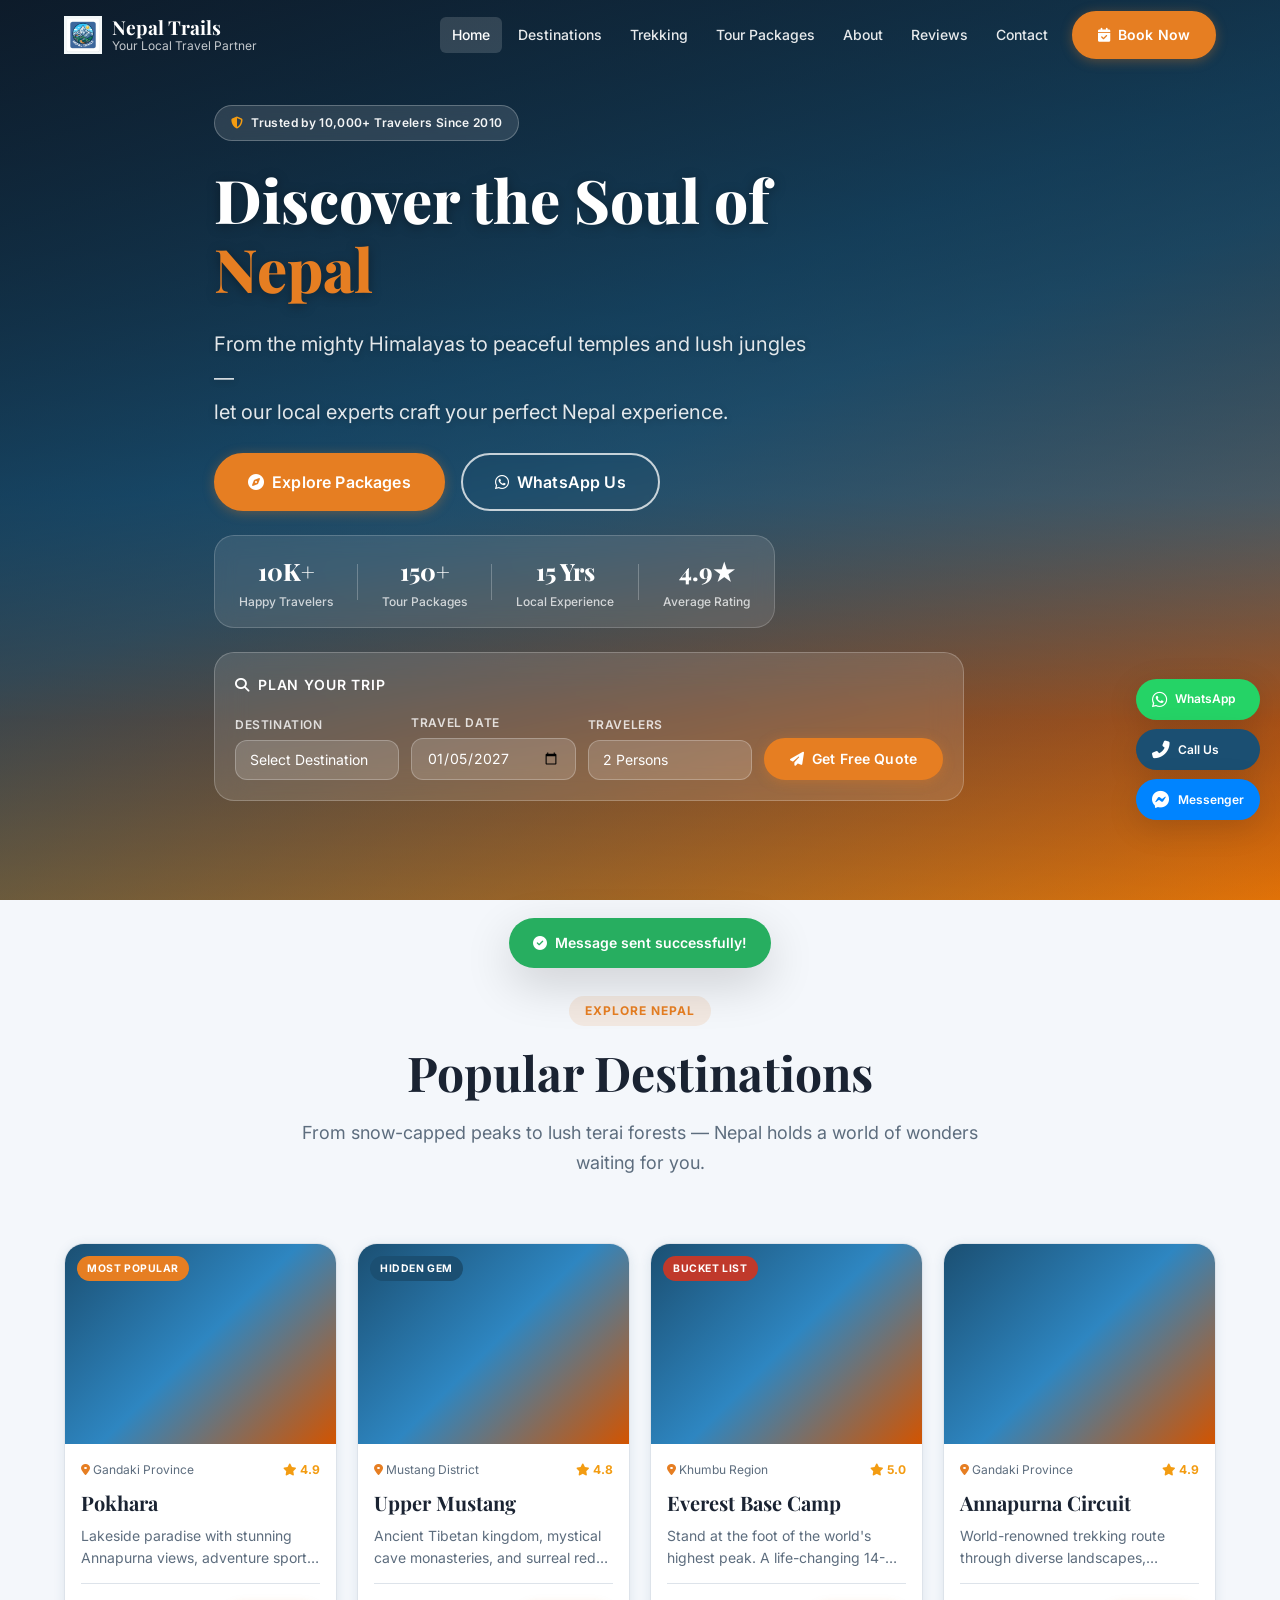
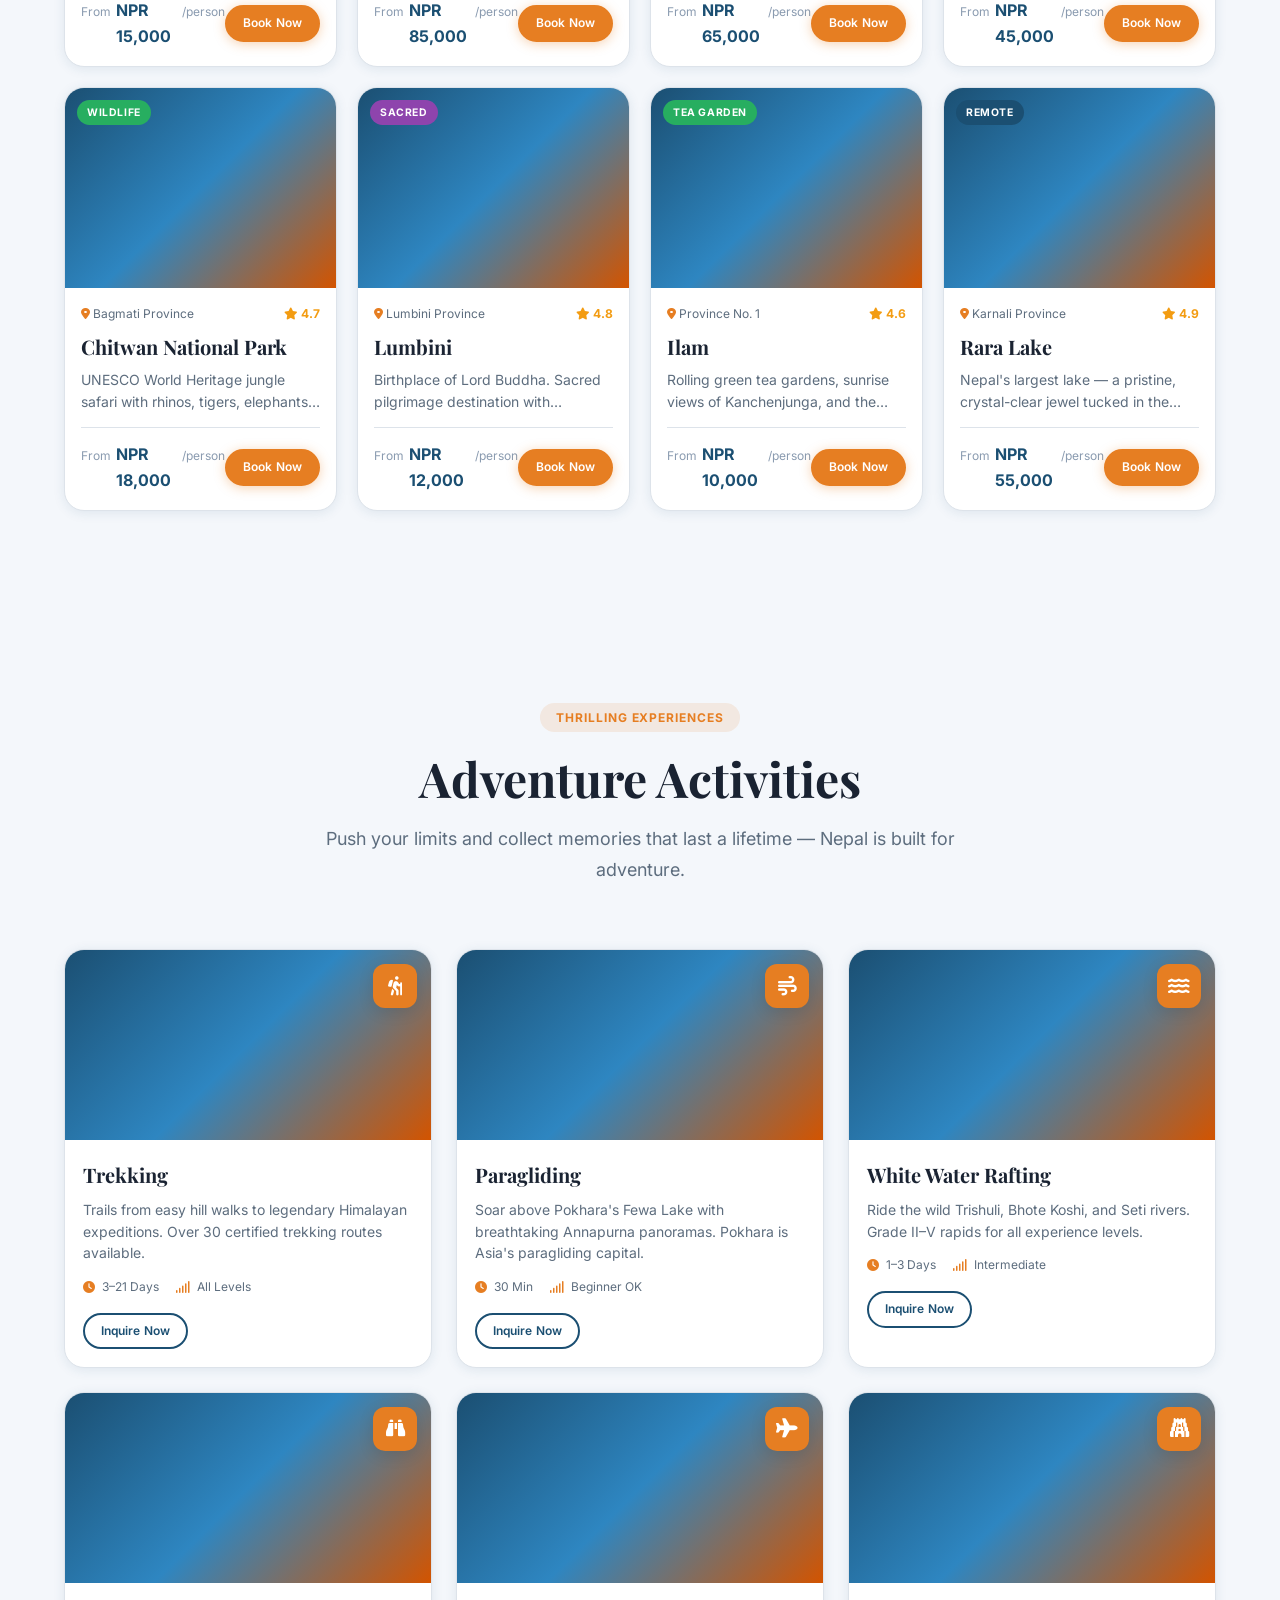
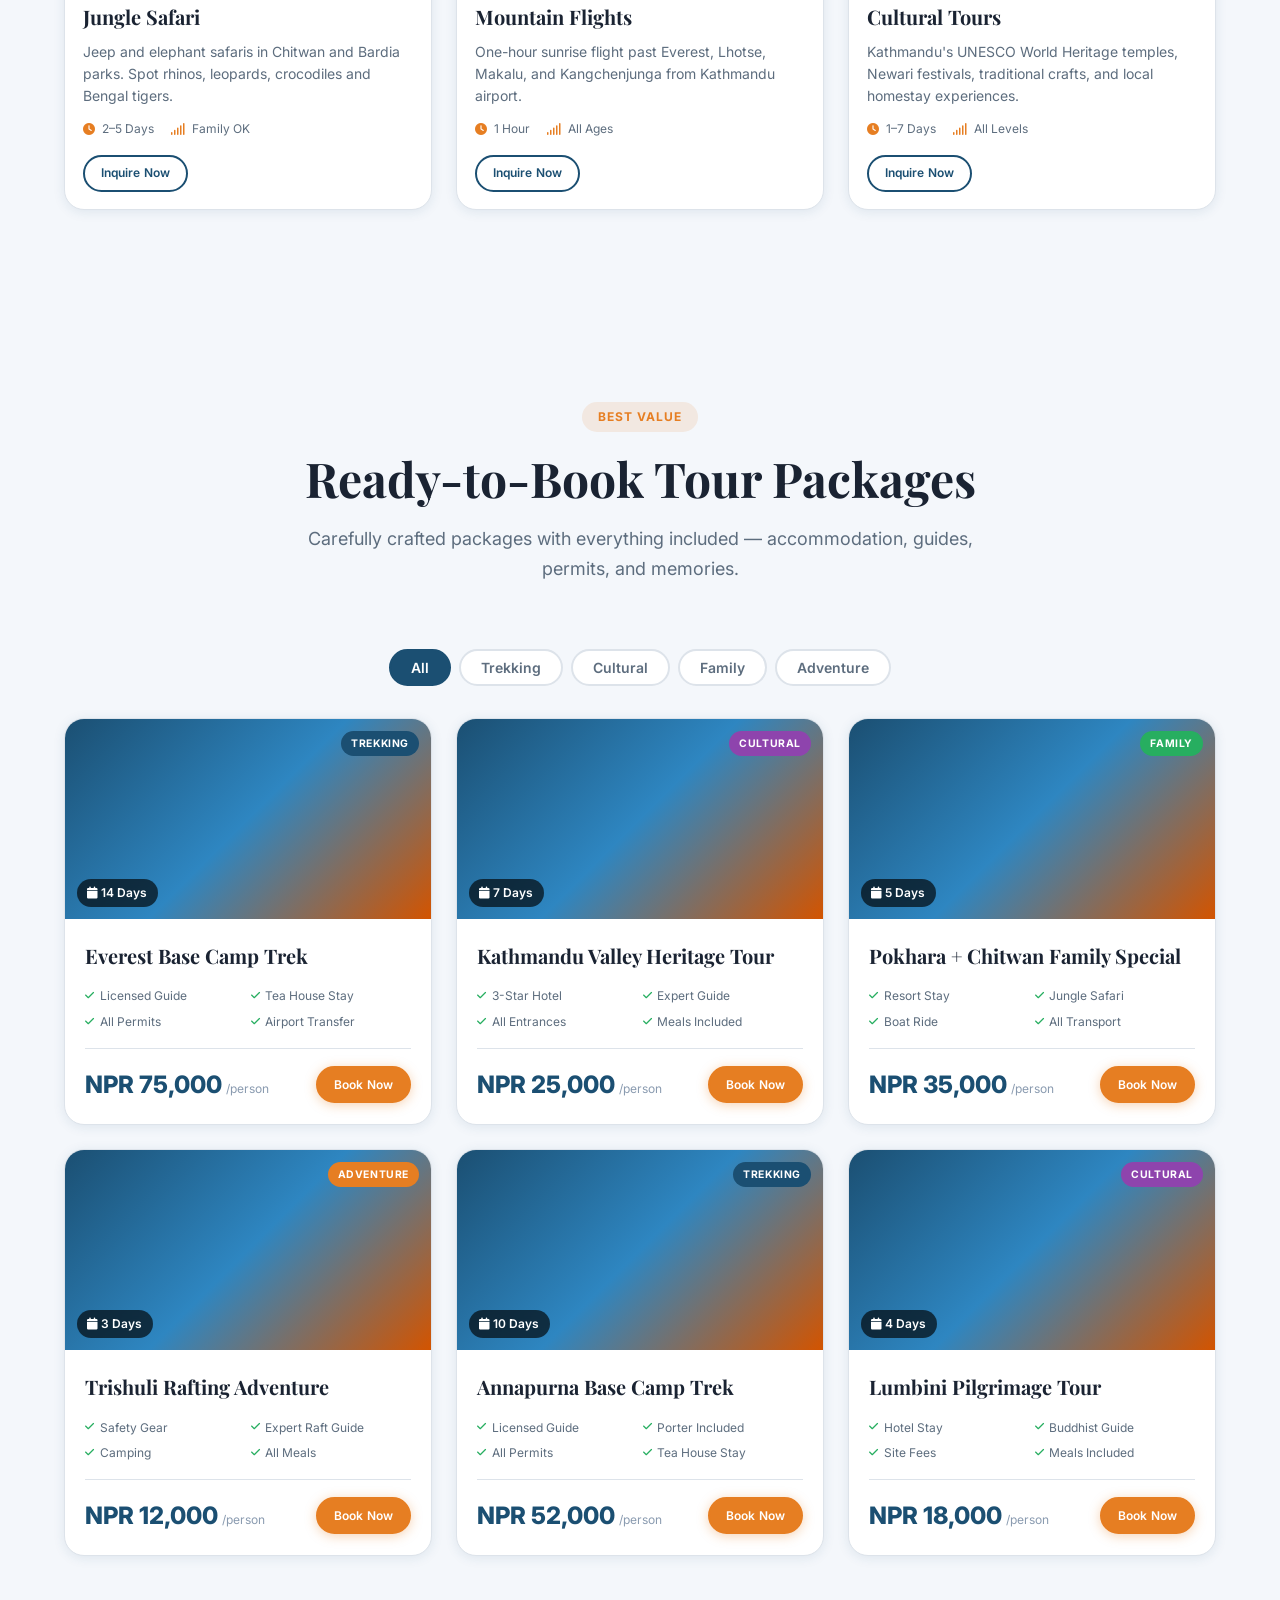
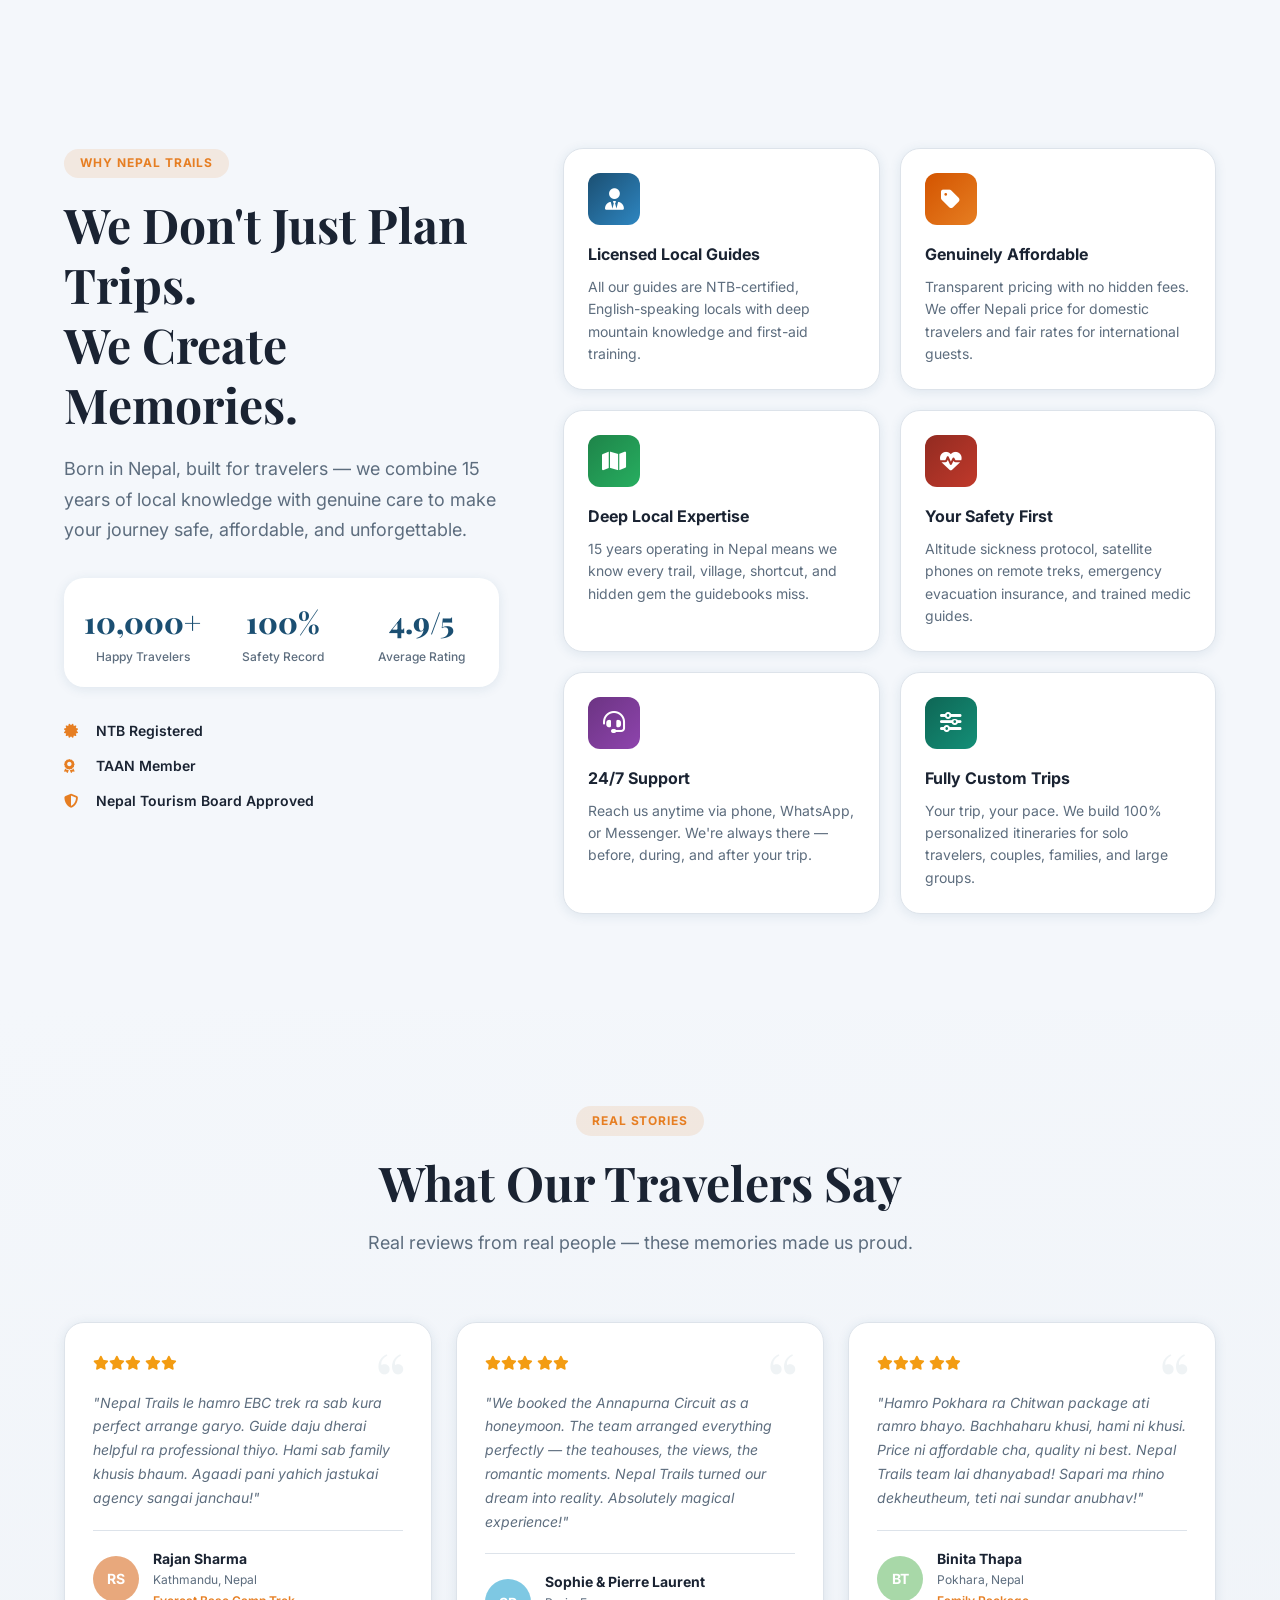
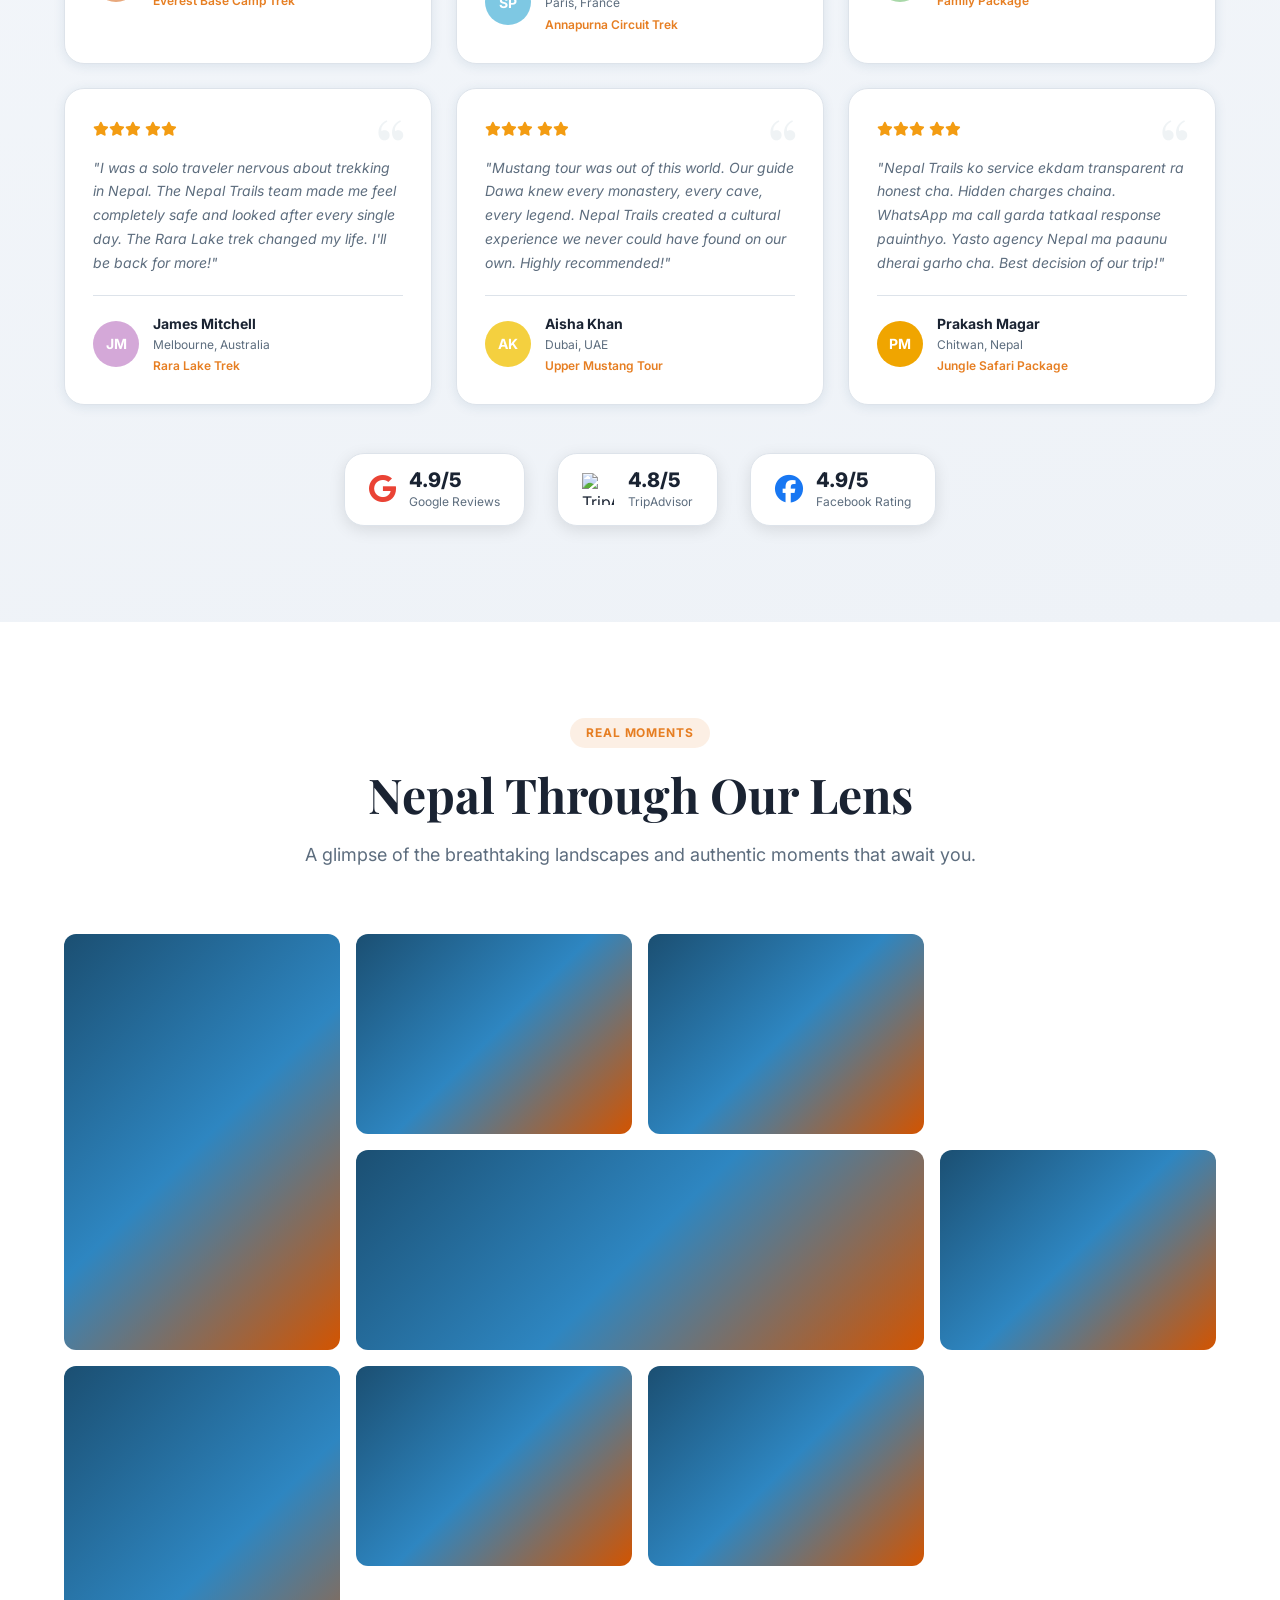
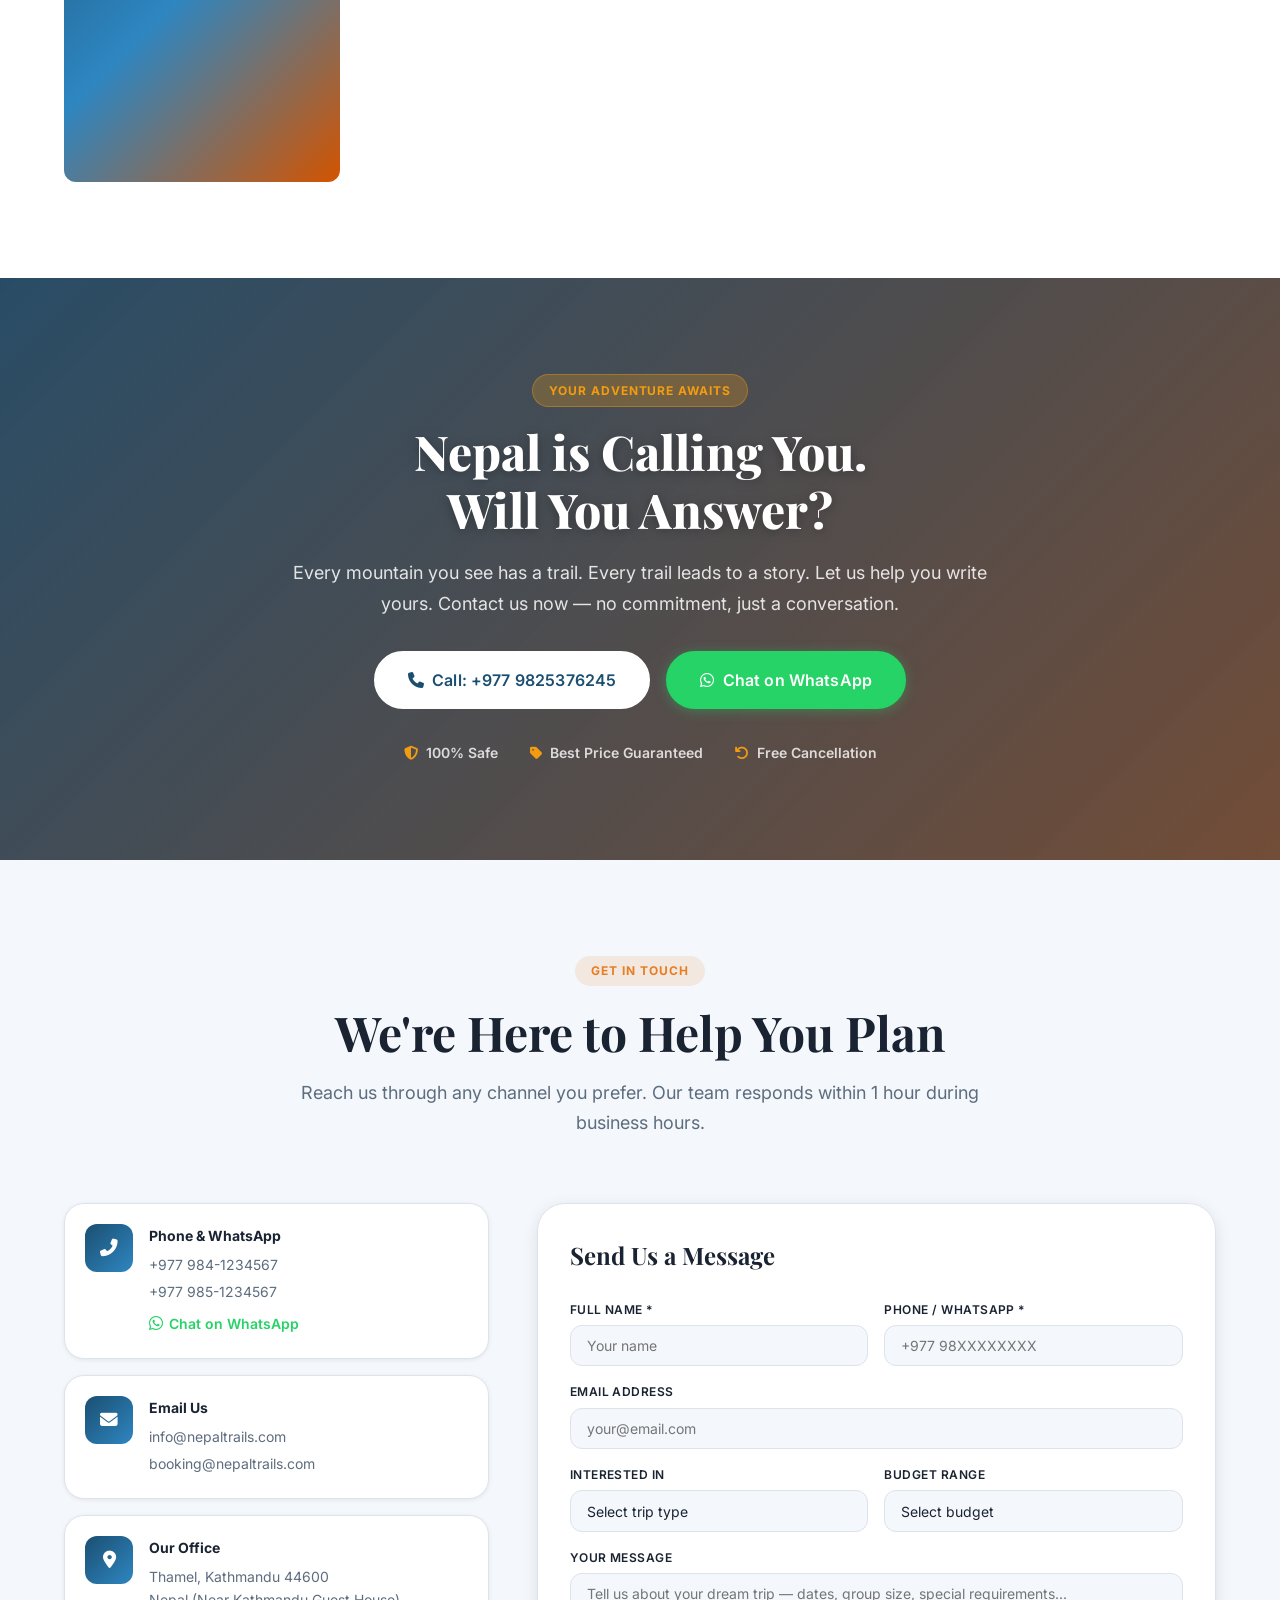
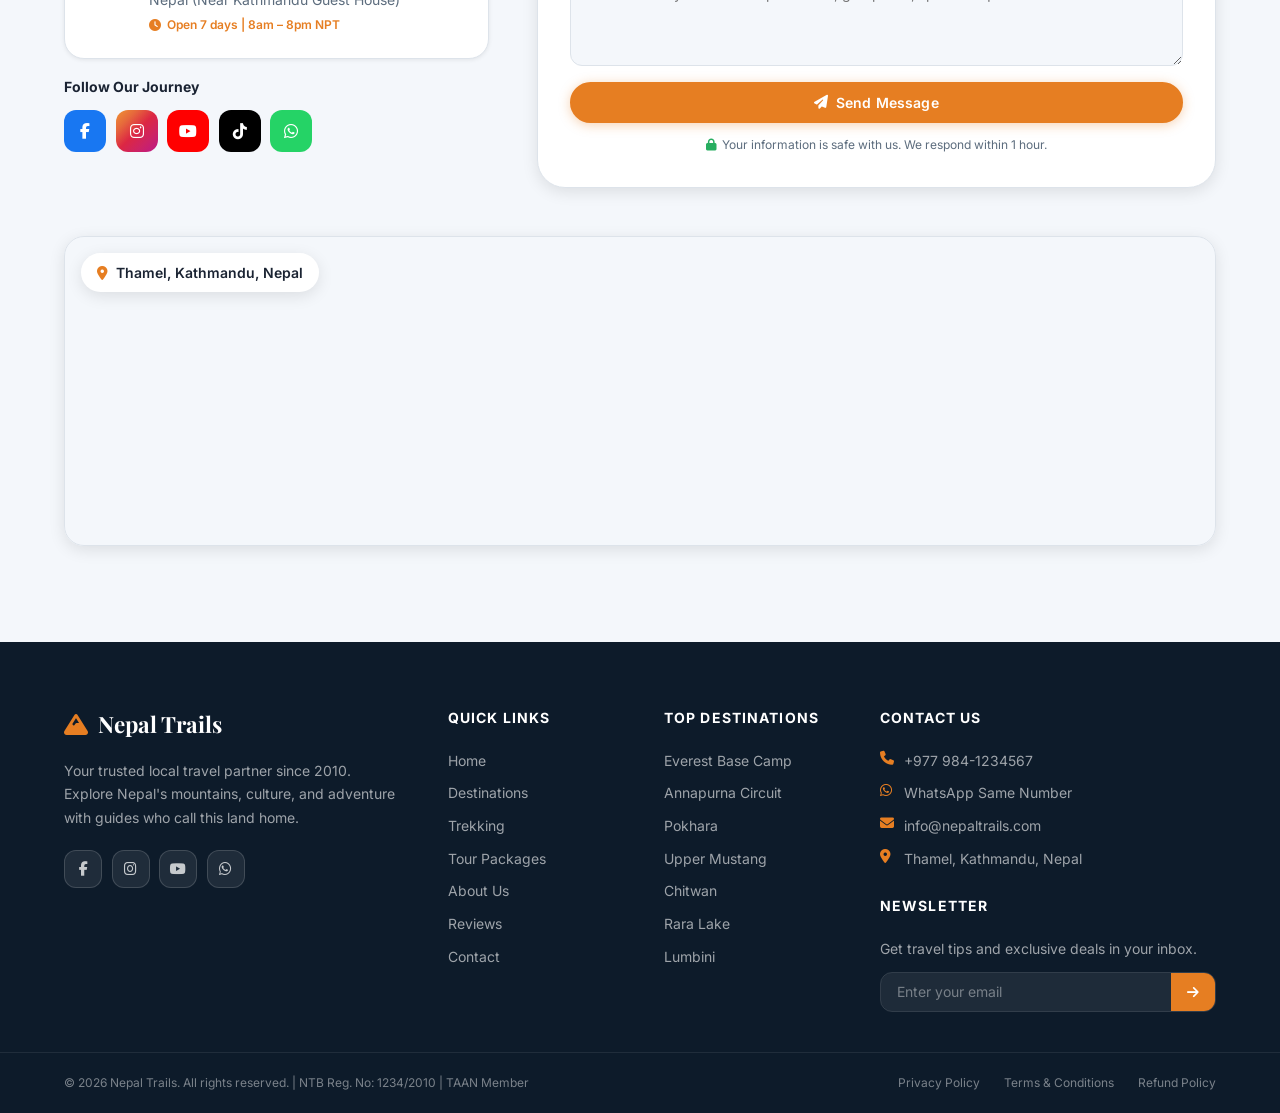
==== commit bdee906c: "favicon added" ====
--- a/index.html
+++ b/index.html
@@ -10,6 +10,8 @@
   <meta property="og:description" content="Experience the real Nepal — mountains, culture, and adventure. Book your dream trip with local experts." />
   <title>Nepal Trails | Trusted Nepal Travel Agency</title>
 
+
+  <link rel="icon" type="image/x-icon" href="/image.png">
   <!-- Google Fonts -->
   <link rel="preconnect" href="https://fonts.googleapis.com" />
   <link rel="preconnect" href="https://fonts.gstatic.com" crossorigin />
@@ -30,7 +32,7 @@
       <!-- Logo -->
       <a href="#home" class="nav-logo" id="nav-logo-link">
         <div class="logo-icon">
-          <i class="fas fa-mountain"></i>
+        <img src="/image.png" alt="Logo">
         </div>
         <div class="logo-text">
           <span class="logo-main">Nepal Trails</span>
